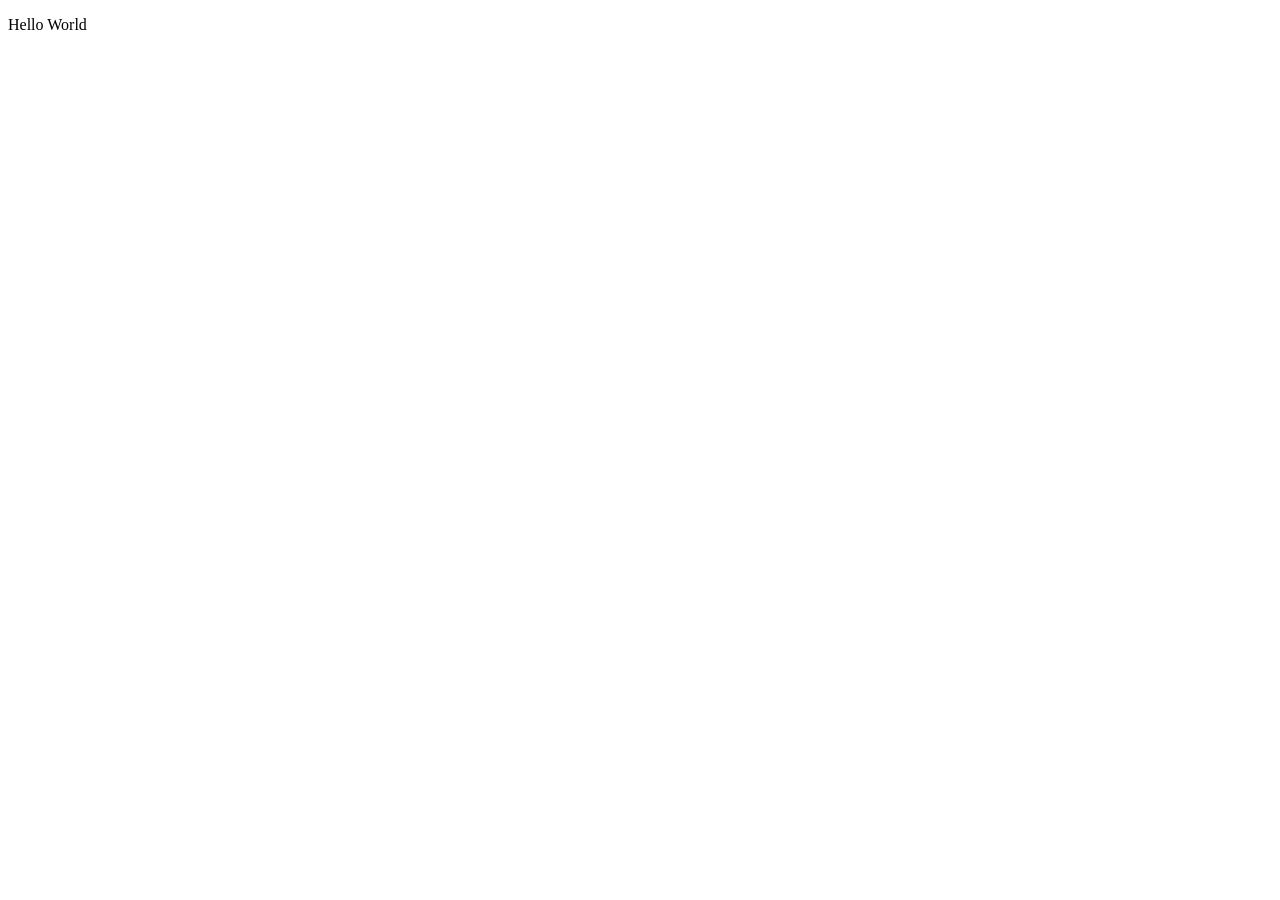
==== index.html @ d040301a "initialising" ====
<!DOCTYPE html>
<html lang="en">
 <head>
  <meta charset="UTF-8">
  <meta name="viewport" content="width=device-width, initial-scale=1.0">
  <title>Document</title>
 </head>
 <body>
  <p>Hello World</p>
 </body>
</html>
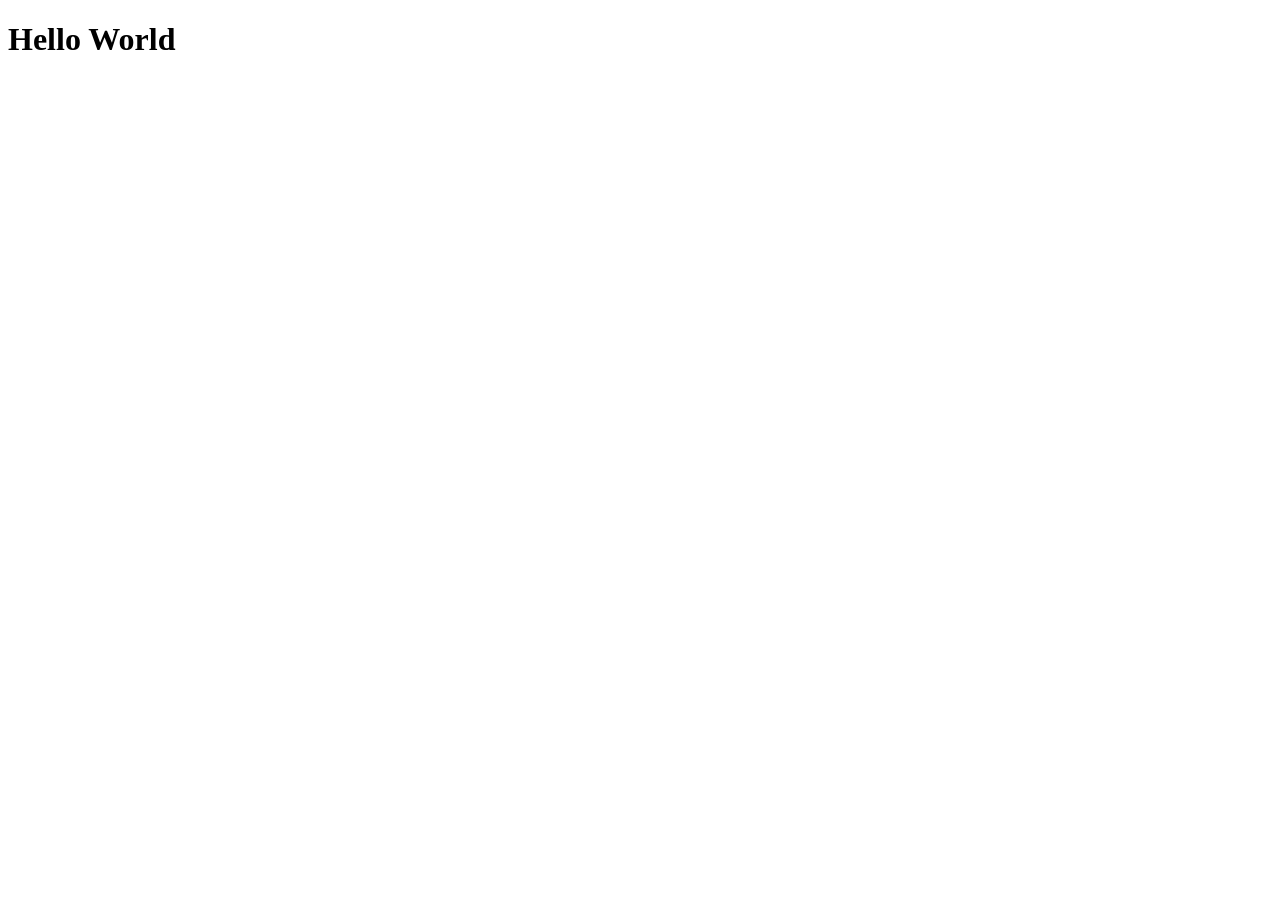
==== commit 25fbca5d: "solution test" ====
--- a/index.html
+++ b/index.html
@@ -6,6 +6,6 @@
   <title>Document</title>
  </head>
  <body>
-  <p>Hello World</p>
+  <h1>Hello World</h1>
  </body>
 </html>
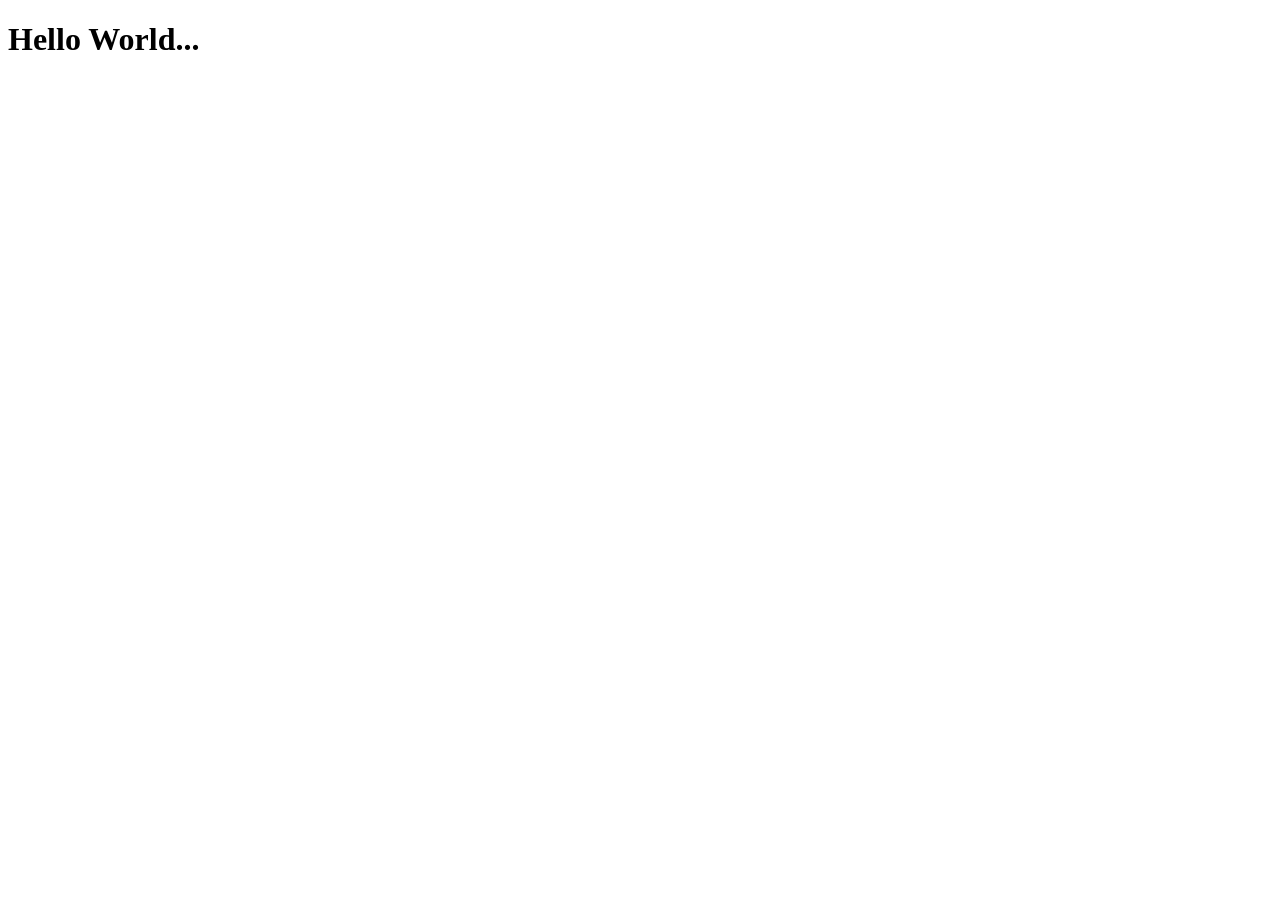
==== commit 66538d92: "test 002" ====
--- a/index.html
+++ b/index.html
@@ -6,6 +6,6 @@
   <title>Document</title>
  </head>
  <body>
-  <h1>Hello World</h1>
+  <h1>Hello World...</h1>
  </body>
 </html>
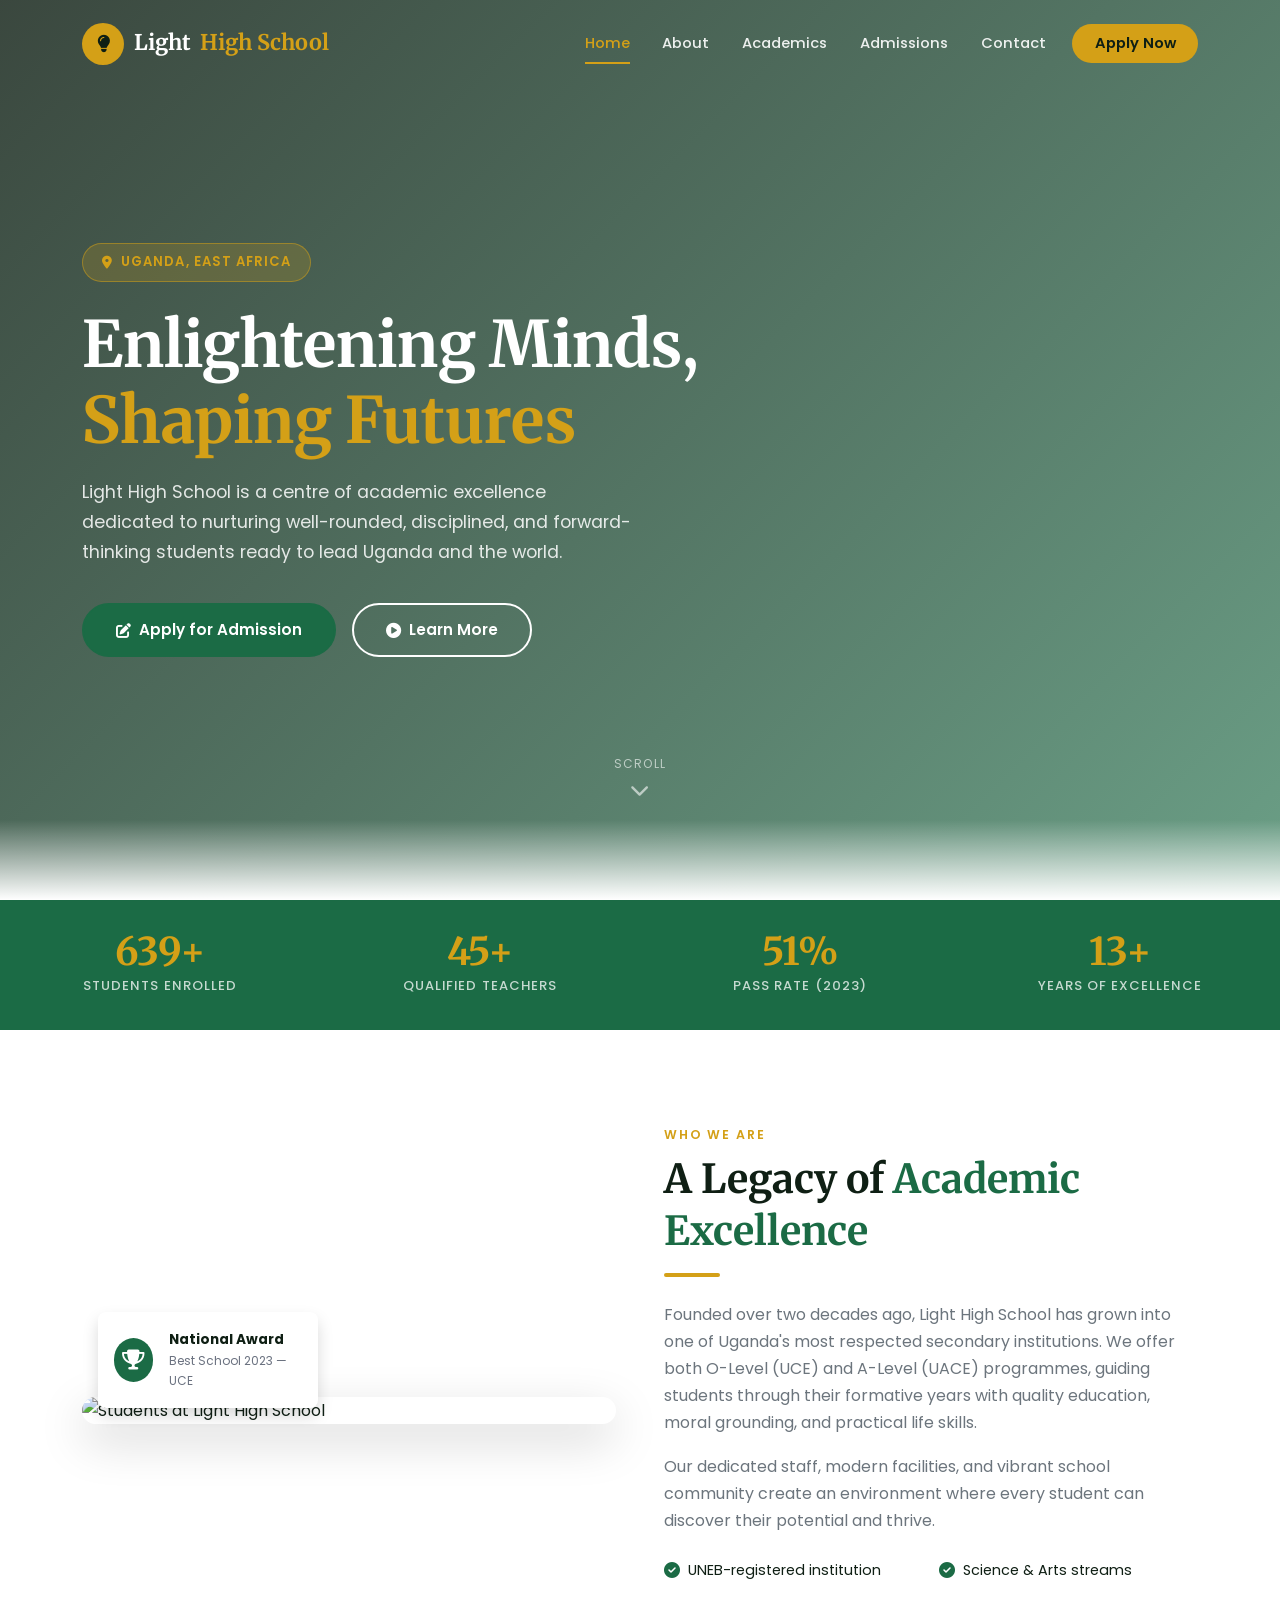
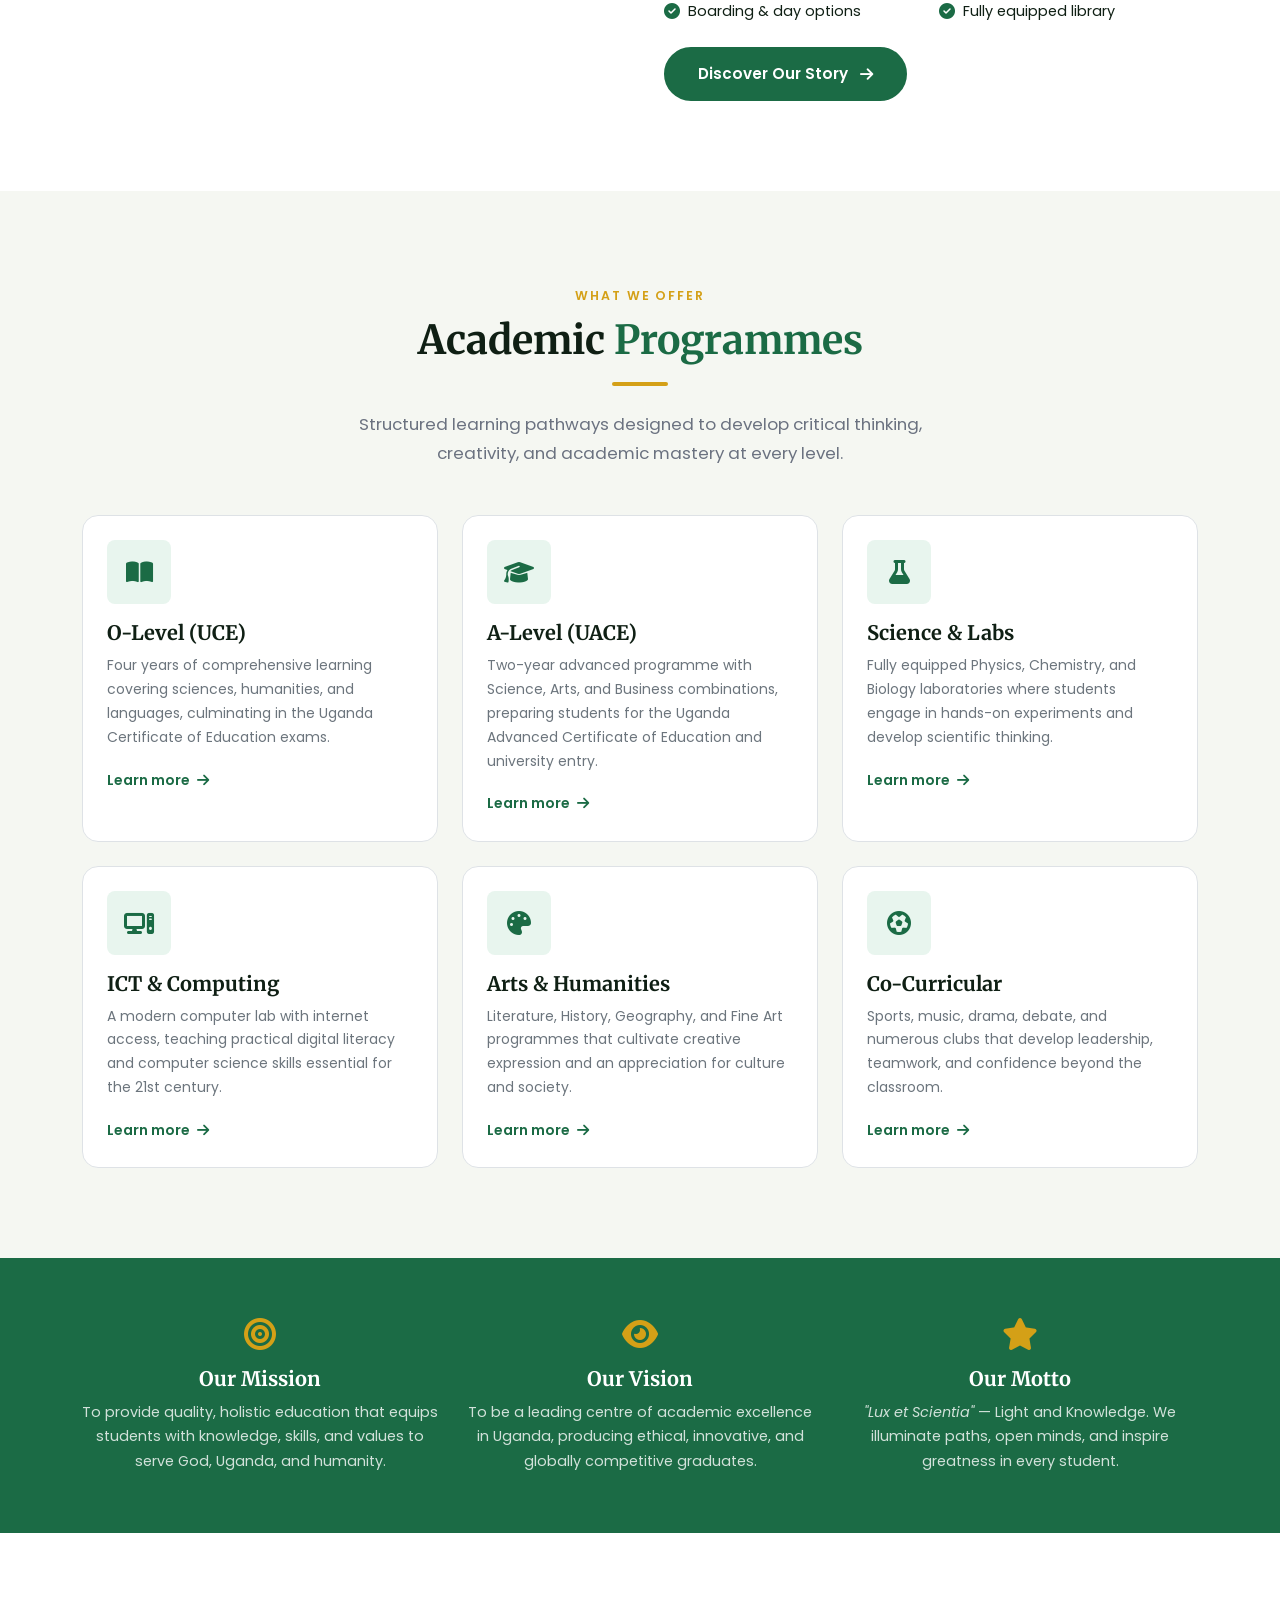
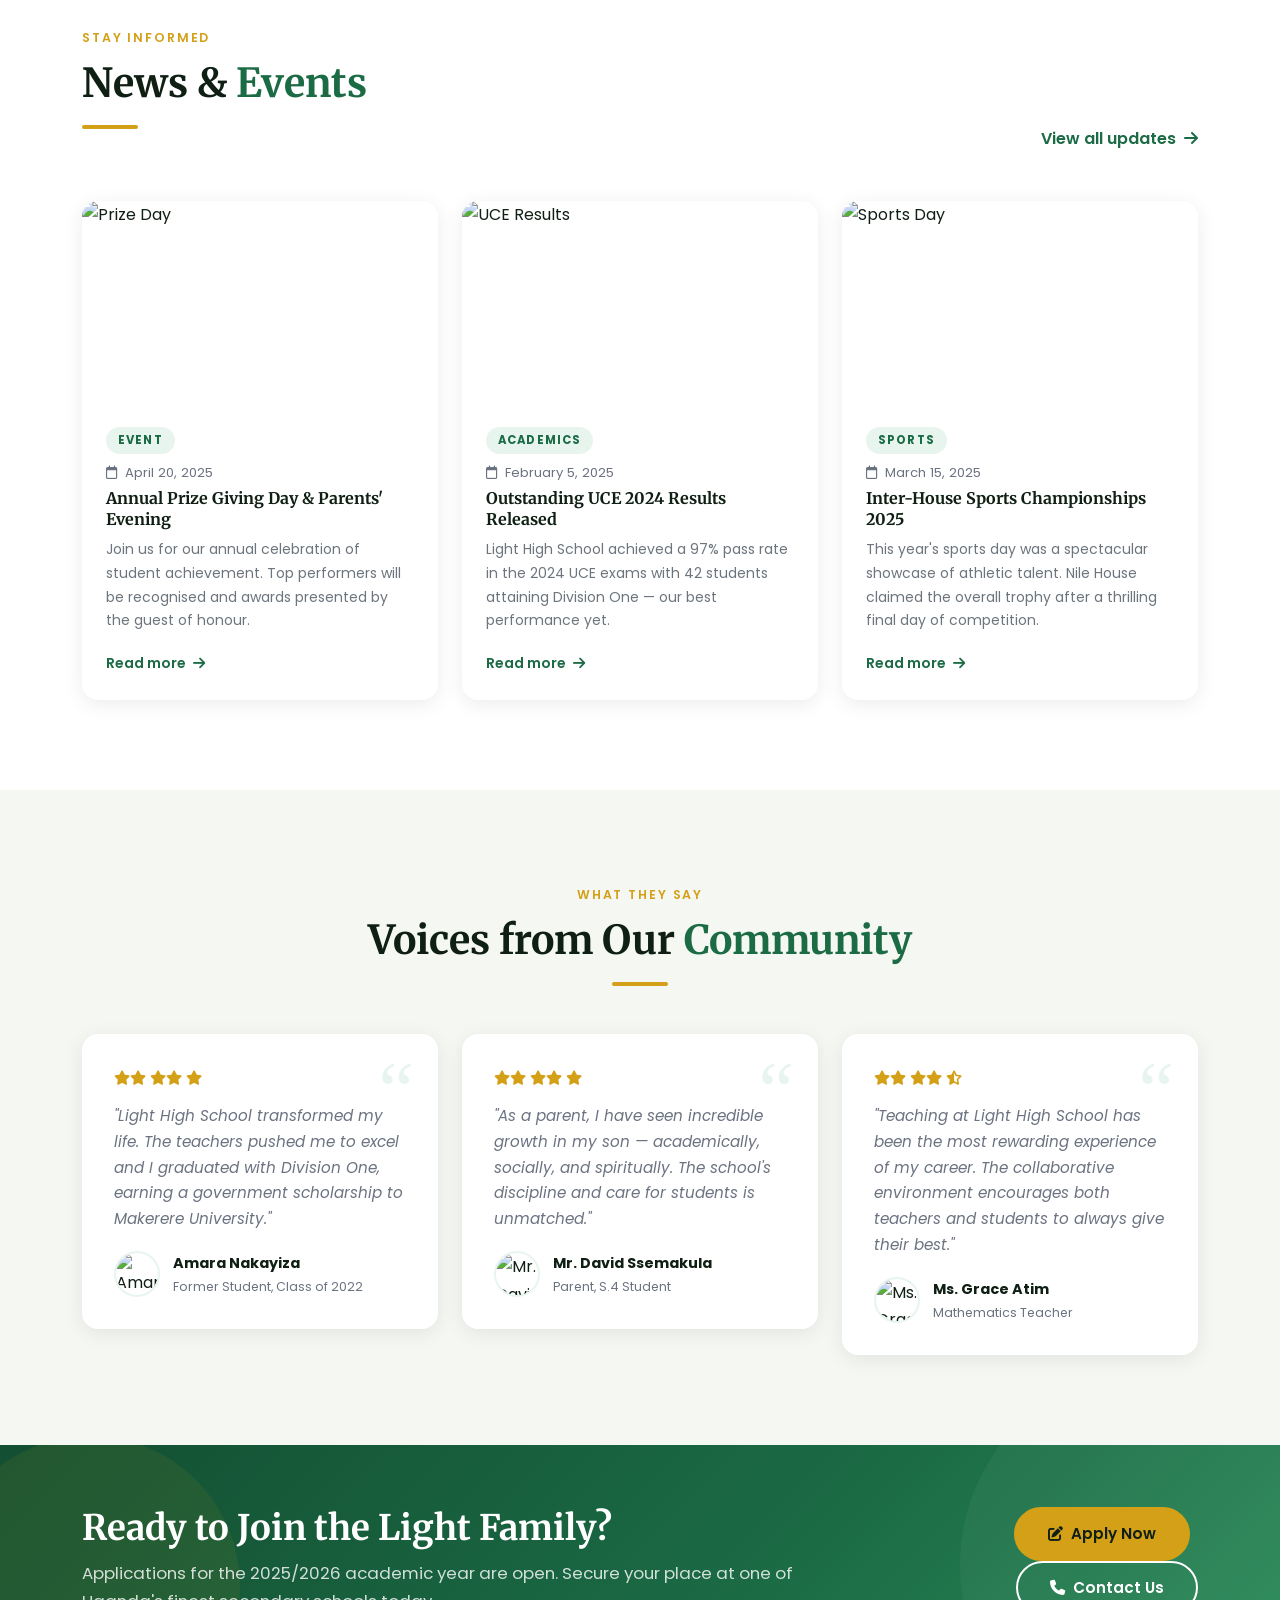
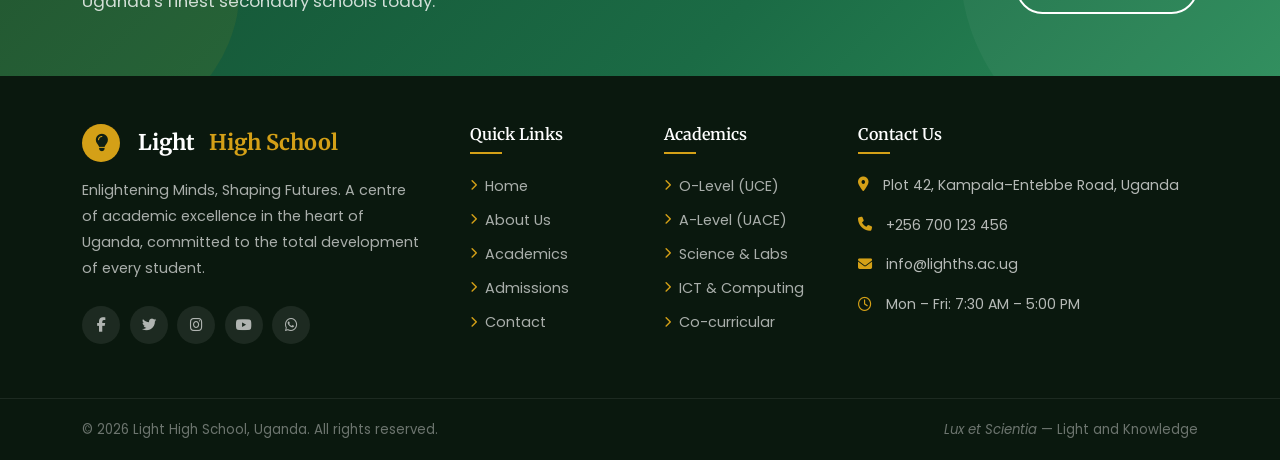
==== commit de882171: "Add custom styles and main JavaScript functionality for Light High School website - Created a new CS" ====
--- a/index.html
+++ b/index.html
@@ -1,11 +1,592 @@
 <!DOCTYPE html>
 <html lang="en">
- <head>
-  <meta charset="UTF-8">
-  <meta name="viewport" content="width=device-width, initial-scale=1.0">
-  <title>Document</title>
- </head>
- <body>
-  <h1>Hello World...</h1>
- </body>
-</html>+<head>
+  <meta charset="UTF-8" />
+  <meta name="viewport" content="width=device-width, initial-scale=1.0" />
+  <meta name="description" content="Light High School Uganda — Enlightening Minds, Shaping Futures. A centre of academic excellence in Uganda offering O-Level and A-Level education." />
+  <title>Light High School | Enlightening Minds, Shaping Futures</title>
+
+  <!-- Favicon placeholder -->
+  <link rel="icon" href="data:image/svg+xml,<svg xmlns='http://www.w3.org/2000/svg' viewBox='0 0 100 100'><text y='.9em' font-size='90'>🏫</text></svg>" />
+
+  <!-- Google Fonts -->
+  <link rel="preconnect" href="https://fonts.googleapis.com" />
+  <link rel="preconnect" href="https://fonts.gstatic.com" crossorigin />
+  <link href="https://fonts.googleapis.com/css2?family=Merriweather:wght@400;700;900&family=Poppins:wght@300;400;500;600;700&display=swap" rel="stylesheet" />
+
+  <!-- Bootstrap 5 -->
+  <link href="https://cdn.jsdelivr.net/npm/bootstrap@5.3.3/dist/css/bootstrap.min.css" rel="stylesheet" />
+
+  <!-- Font Awesome 6 -->
+  <link href="https://cdnjs.cloudflare.com/ajax/libs/font-awesome/6.5.1/css/all.min.css" rel="stylesheet" />
+
+  <!-- AOS — Animate On Scroll -->
+  <link href="https://unpkg.com/aos@2.3.4/dist/aos.css" rel="stylesheet" />
+
+  <!-- Custom CSS -->
+  <link href="css/style.css" rel="stylesheet" />
+</head>
+<body>
+
+  <!-- Preloader -->
+  <div id="preloader">
+    <div class="preloader-logo">
+      <div class="preloader-spinner"></div>
+      <p class="fw-semibold text-primary-custom mb-0">Light High School</p>
+    </div>
+  </div>
+
+  <!-- ===================== NAVBAR ===================== -->
+  <nav id="mainNav" class="navbar navbar-expand-lg fixed-top" style="background: transparent;">
+    <div class="container">
+      <a class="navbar-brand" href="index.html">
+        <div class="brand-icon"><i class="fa-solid fa-lightbulb"></i></div>
+        Light <span>High School</span>
+      </a>
+      <button class="navbar-toggler border-0 p-1" type="button" data-bs-toggle="collapse" data-bs-target="#navbarNav" aria-label="Toggle navigation">
+        <span class="navbar-toggler-icon"></span>
+      </button>
+      <div class="collapse navbar-collapse" id="navbarNav">
+        <ul class="navbar-nav ms-auto align-items-lg-center gap-lg-1">
+          <li class="nav-item"><a class="nav-link" href="index.html">Home</a></li>
+          <li class="nav-item"><a class="nav-link" href="about.html">About</a></li>
+          <li class="nav-item"><a class="nav-link" href="academics.html">Academics</a></li>
+          <li class="nav-item"><a class="nav-link" href="admissions.html">Admissions</a></li>
+          <li class="nav-item"><a class="nav-link" href="contact.html">Contact</a></li>
+          <li class="nav-item ms-lg-2">
+            <a class="nav-link nav-btn" href="admissions.html">Apply Now</a>
+          </li>
+        </ul>
+      </div>
+    </div>
+  </nav>
+
+  <!-- ===================== HERO ===================== -->
+  <section class="hero" id="home">
+    <div class="container position-relative" style="z-index:2;">
+      <div class="row">
+        <div class="col-lg-8 col-xl-7">
+          <div class="hero-badge" data-aos="fade-down" data-aos-duration="600">
+            <i class="fa-solid fa-location-dot"></i> Uganda, East Africa
+          </div>
+          <h1 class="hero-title" data-aos="fade-up" data-aos-duration="700" data-aos-delay="100">
+            Enlightening Minds,<br /><span>Shaping Futures</span>
+          </h1>
+          <p class="hero-subtitle" data-aos="fade-up" data-aos-duration="700" data-aos-delay="200">
+            Light High School is a centre of academic excellence dedicated to nurturing
+            well-rounded, disciplined, and forward-thinking students ready to lead Uganda
+            and the world.
+          </p>
+          <div class="hero-actions" data-aos="fade-up" data-aos-duration="700" data-aos-delay="300">
+            <a href="admissions.html" class="btn-primary-custom">
+              <i class="fa-solid fa-pen-to-square"></i> Apply for Admission
+            </a>
+            <a href="about.html" class="btn-outline-custom">
+              <i class="fa-solid fa-circle-play"></i> Learn More
+            </a>
+          </div>
+        </div>
+      </div>
+    </div>
+    <div class="hero-scroll">
+      <span>Scroll</span>
+      <i class="fa-solid fa-chevron-down"></i>
+    </div>
+  </section>
+
+  <!-- ===================== STATS BAR ===================== -->
+  <section class="stats-bar">
+    <div class="container-fluid px-0">
+      <div class="row g-0">
+        <div class="col-6 col-md-3">
+          <div class="stat-item">
+            <div class="stat-number">
+              <span data-counter data-target="1200">0</span>+
+            </div>
+            <div class="stat-label">Students Enrolled</div>
+          </div>
+        </div>
+        <div class="col-6 col-md-3">
+          <div class="stat-item">
+            <div class="stat-number">
+              <span data-counter data-target="85">0</span>+
+            </div>
+            <div class="stat-label">Qualified Teachers</div>
+          </div>
+        </div>
+        <div class="col-6 col-md-3">
+          <div class="stat-item">
+            <div class="stat-number">
+              <span data-counter data-target="97">0</span>%
+            </div>
+            <div class="stat-label">Pass Rate (2023)</div>
+          </div>
+        </div>
+        <div class="col-6 col-md-3">
+          <div class="stat-item">
+            <div class="stat-number">
+              <span data-counter data-target="25">0</span>+
+            </div>
+            <div class="stat-label">Years of Excellence</div>
+          </div>
+        </div>
+      </div>
+    </div>
+  </section>
+
+  <!-- ===================== ABOUT SNIPPET ===================== -->
+  <section class="section-pad bg-white">
+    <div class="container">
+      <div class="row align-items-center g-5">
+        <div class="col-lg-6" data-aos="fade-right">
+          <div class="position-relative">
+            <img
+              src="https://images.unsplash.com/photo-1604872441539-ef1db9b25f92?w=700&q=80"
+              alt="Students at Light High School"
+              class="img-fluid rounded-4 shadow-lg"
+            />
+            <div class="position-absolute bottom-0 start-0 m-3">
+              <div class="bg-white rounded-3 shadow p-3 d-flex align-items-center gap-3" style="max-width:220px;">
+                <div class="bg-primary-custom rounded-circle p-2 text-white">
+                  <i class="fa-solid fa-trophy fa-lg"></i>
+                </div>
+                <div>
+                  <div class="fw-bold" style="font-size:.85rem; color:#0f1f14;">National Award</div>
+                  <div style="font-size:.75rem; color:#6b7280;">Best School 2023 — UCE</div>
+                </div>
+              </div>
+            </div>
+          </div>
+        </div>
+        <div class="col-lg-6" data-aos="fade-left">
+          <span class="section-label">Who We Are</span>
+          <h2 class="section-title">A Legacy of <span>Academic Excellence</span></h2>
+          <div class="divider"></div>
+          <p class="text-secondary mb-3">
+            Founded over two decades ago, Light High School has grown into one of Uganda's most
+            respected secondary institutions. We offer both O-Level (UCE) and A-Level (UACE)
+            programmes, guiding students through their formative years with quality education,
+            moral grounding, and practical life skills.
+          </p>
+          <p class="text-secondary mb-4">
+            Our dedicated staff, modern facilities, and vibrant school community create an
+            environment where every student can discover their potential and thrive.
+          </p>
+          <div class="row g-3 mb-4">
+            <div class="col-6">
+              <div class="d-flex gap-2 align-items-start">
+                <i class="fa-solid fa-circle-check text-primary-custom mt-1"></i>
+                <span style="font-size:.9rem;">UNEB-registered institution</span>
+              </div>
+            </div>
+            <div class="col-6">
+              <div class="d-flex gap-2 align-items-start">
+                <i class="fa-solid fa-circle-check text-primary-custom mt-1"></i>
+                <span style="font-size:.9rem;">Science & Arts streams</span>
+              </div>
+            </div>
+            <div class="col-6">
+              <div class="d-flex gap-2 align-items-start">
+                <i class="fa-solid fa-circle-check text-primary-custom mt-1"></i>
+                <span style="font-size:.9rem;">Boarding & day options</span>
+              </div>
+            </div>
+            <div class="col-6">
+              <div class="d-flex gap-2 align-items-start">
+                <i class="fa-solid fa-circle-check text-primary-custom mt-1"></i>
+                <span style="font-size:.9rem;">Fully equipped library</span>
+              </div>
+            </div>
+          </div>
+          <a href="about.html" class="btn-primary-custom">
+            Discover Our Story <i class="fa-solid fa-arrow-right ms-1"></i>
+          </a>
+        </div>
+      </div>
+    </div>
+  </section>
+
+  <!-- ===================== ACADEMIC HIGHLIGHTS ===================== -->
+  <section class="section-pad bg-light-custom">
+    <div class="container">
+      <div class="text-center mb-5" data-aos="fade-up">
+        <span class="section-label">What We Offer</span>
+        <h2 class="section-title">Academic <span>Programmes</span></h2>
+        <div class="divider divider-center"></div>
+        <p class="section-subtitle mx-auto">
+          Structured learning pathways designed to develop critical thinking,
+          creativity, and academic mastery at every level.
+        </p>
+      </div>
+      <div class="row g-4">
+        <!-- Card 1 -->
+        <div class="col-md-6 col-lg-4" data-aos="fade-up" data-aos-delay="0">
+          <div class="card-hover p-4 h-100">
+            <div class="icon-box mb-3"><i class="fa-solid fa-book-open"></i></div>
+            <h5 class="fw-bold mb-2">O-Level (UCE)</h5>
+            <p class="text-secondary small mb-3">
+              Four years of comprehensive learning covering sciences, humanities, and languages,
+              culminating in the Uganda Certificate of Education exams.
+            </p>
+            <a href="academics.html" class="text-primary-custom fw-semibold small">
+              Learn more <i class="fa-solid fa-arrow-right ms-1"></i>
+            </a>
+          </div>
+        </div>
+        <!-- Card 2 -->
+        <div class="col-md-6 col-lg-4" data-aos="fade-up" data-aos-delay="100">
+          <div class="card-hover p-4 h-100">
+            <div class="icon-box mb-3"><i class="fa-solid fa-graduation-cap"></i></div>
+            <h5 class="fw-bold mb-2">A-Level (UACE)</h5>
+            <p class="text-secondary small mb-3">
+              Two-year advanced programme with Science, Arts, and Business combinations, preparing
+              students for the Uganda Advanced Certificate of Education and university entry.
+            </p>
+            <a href="academics.html" class="text-primary-custom fw-semibold small">
+              Learn more <i class="fa-solid fa-arrow-right ms-1"></i>
+            </a>
+          </div>
+        </div>
+        <!-- Card 3 -->
+        <div class="col-md-6 col-lg-4" data-aos="fade-up" data-aos-delay="200">
+          <div class="card-hover p-4 h-100">
+            <div class="icon-box mb-3"><i class="fa-solid fa-flask"></i></div>
+            <h5 class="fw-bold mb-2">Science & Labs</h5>
+            <p class="text-secondary small mb-3">
+              Fully equipped Physics, Chemistry, and Biology laboratories where students engage
+              in hands-on experiments and develop scientific thinking.
+            </p>
+            <a href="academics.html" class="text-primary-custom fw-semibold small">
+              Learn more <i class="fa-solid fa-arrow-right ms-1"></i>
+            </a>
+          </div>
+        </div>
+        <!-- Card 4 -->
+        <div class="col-md-6 col-lg-4" data-aos="fade-up" data-aos-delay="0">
+          <div class="card-hover p-4 h-100">
+            <div class="icon-box mb-3"><i class="fa-solid fa-computer"></i></div>
+            <h5 class="fw-bold mb-2">ICT & Computing</h5>
+            <p class="text-secondary small mb-3">
+              A modern computer lab with internet access, teaching practical digital literacy
+              and computer science skills essential for the 21st century.
+            </p>
+            <a href="academics.html" class="text-primary-custom fw-semibold small">
+              Learn more <i class="fa-solid fa-arrow-right ms-1"></i>
+            </a>
+          </div>
+        </div>
+        <!-- Card 5 -->
+        <div class="col-md-6 col-lg-4" data-aos="fade-up" data-aos-delay="100">
+          <div class="card-hover p-4 h-100">
+            <div class="icon-box mb-3"><i class="fa-solid fa-palette"></i></div>
+            <h5 class="fw-bold mb-2">Arts & Humanities</h5>
+            <p class="text-secondary small mb-3">
+              Literature, History, Geography, and Fine Art programmes that cultivate
+              creative expression and an appreciation for culture and society.
+            </p>
+            <a href="academics.html" class="text-primary-custom fw-semibold small">
+              Learn more <i class="fa-solid fa-arrow-right ms-1"></i>
+            </a>
+          </div>
+        </div>
+        <!-- Card 6 -->
+        <div class="col-md-6 col-lg-4" data-aos="fade-up" data-aos-delay="200">
+          <div class="card-hover p-4 h-100">
+            <div class="icon-box mb-3"><i class="fa-solid fa-futbol"></i></div>
+            <h5 class="fw-bold mb-2">Co-Curricular</h5>
+            <p class="text-secondary small mb-3">
+              Sports, music, drama, debate, and numerous clubs that develop leadership,
+              teamwork, and confidence beyond the classroom.
+            </p>
+            <a href="academics.html" class="text-primary-custom fw-semibold small">
+              Learn more <i class="fa-solid fa-arrow-right ms-1"></i>
+            </a>
+          </div>
+        </div>
+      </div>
+    </div>
+  </section>
+
+  <!-- ===================== MISSION / VISION STRIP ===================== -->
+  <section class="section-pad-sm" style="background: var(--clr-primary);">
+    <div class="container">
+      <div class="row g-4 text-center text-white">
+        <div class="col-md-4" data-aos="fade-up">
+          <i class="fa-solid fa-bullseye fa-2x mb-3" style="color:var(--clr-gold);"></i>
+          <h5 class="fw-bold mb-2">Our Mission</h5>
+          <p class="mb-0" style="color:rgba(255,255,255,.8); font-size:.9rem;">
+            To provide quality, holistic education that equips students with
+            knowledge, skills, and values to serve God, Uganda, and humanity.
+          </p>
+        </div>
+        <div class="col-md-4" data-aos="fade-up" data-aos-delay="100">
+          <i class="fa-solid fa-eye fa-2x mb-3" style="color:var(--clr-gold);"></i>
+          <h5 class="fw-bold mb-2">Our Vision</h5>
+          <p class="mb-0" style="color:rgba(255,255,255,.8); font-size:.9rem;">
+            To be a leading centre of academic excellence in Uganda, producing
+            ethical, innovative, and globally competitive graduates.
+          </p>
+        </div>
+        <div class="col-md-4" data-aos="fade-up" data-aos-delay="200">
+          <i class="fa-solid fa-star fa-2x mb-3" style="color:var(--clr-gold);"></i>
+          <h5 class="fw-bold mb-2">Our Motto</h5>
+          <p class="mb-0" style="color:rgba(255,255,255,.8); font-size:.9rem;">
+            <em>"Lux et Scientia"</em> — Light and Knowledge. We illuminate paths,
+            open minds, and inspire greatness in every student.
+          </p>
+        </div>
+      </div>
+    </div>
+  </section>
+
+  <!-- ===================== LATEST NEWS ===================== -->
+  <section class="section-pad bg-white">
+    <div class="container">
+      <div class="row align-items-end mb-5">
+        <div class="col-lg-7" data-aos="fade-right">
+          <span class="section-label">Stay Informed</span>
+          <h2 class="section-title">News &amp; <span>Events</span></h2>
+          <div class="divider"></div>
+        </div>
+        <div class="col-lg-5 text-lg-end" data-aos="fade-left">
+          <a href="#" class="text-primary-custom fw-semibold">
+            View all updates <i class="fa-solid fa-arrow-right ms-1"></i>
+          </a>
+        </div>
+      </div>
+      <div class="row g-4">
+        <div class="col-md-6 col-lg-4" data-aos="fade-up">
+          <div class="news-card">
+            <div class="news-img">
+              <img src="https://images.unsplash.com/photo-1540575467063-178a50c2df87?w=500&q=70" alt="Prize Day" />
+            </div>
+            <div class="p-4">
+              <span class="news-tag">Event</span>
+              <p class="news-date mt-2 mb-1"><i class="fa-regular fa-calendar me-1"></i> April 20, 2025</p>
+              <h6 class="fw-bold mb-2">Annual Prize Giving Day &amp; Parents' Evening</h6>
+              <p class="small text-secondary mb-3">
+                Join us for our annual celebration of student achievement. Top performers will be
+                recognised and awards presented by the guest of honour.
+              </p>
+              <a href="#" class="text-primary-custom fw-semibold small">Read more <i class="fa-solid fa-arrow-right ms-1"></i></a>
+            </div>
+          </div>
+        </div>
+        <div class="col-md-6 col-lg-4" data-aos="fade-up" data-aos-delay="100">
+          <div class="news-card">
+            <div class="news-img">
+              <img src="https://images.unsplash.com/photo-1588072432836-e10032774350?w=500&q=70" alt="UCE Results" />
+            </div>
+            <div class="p-4">
+              <span class="news-tag">Academics</span>
+              <p class="news-date mt-2 mb-1"><i class="fa-regular fa-calendar me-1"></i> February 5, 2025</p>
+              <h6 class="fw-bold mb-2">Outstanding UCE 2024 Results Released</h6>
+              <p class="small text-secondary mb-3">
+                Light High School achieved a 97% pass rate in the 2024 UCE exams with 42 students
+                attaining Division One — our best performance yet.
+              </p>
+              <a href="#" class="text-primary-custom fw-semibold small">Read more <i class="fa-solid fa-arrow-right ms-1"></i></a>
+            </div>
+          </div>
+        </div>
+        <div class="col-md-6 col-lg-4" data-aos="fade-up" data-aos-delay="200">
+          <div class="news-card">
+            <div class="news-img">
+              <img src="https://images.unsplash.com/photo-1571260899304-425eee4c7efc?w=500&q=70" alt="Sports Day" />
+            </div>
+            <div class="p-4">
+              <span class="news-tag">Sports</span>
+              <p class="news-date mt-2 mb-1"><i class="fa-regular fa-calendar me-1"></i> March 15, 2025</p>
+              <h6 class="fw-bold mb-2">Inter-House Sports Championships 2025</h6>
+              <p class="small text-secondary mb-3">
+                This year's sports day was a spectacular showcase of athletic talent. Nile House
+                claimed the overall trophy after a thrilling final day of competition.
+              </p>
+              <a href="#" class="text-primary-custom fw-semibold small">Read more <i class="fa-solid fa-arrow-right ms-1"></i></a>
+            </div>
+          </div>
+        </div>
+      </div>
+    </div>
+  </section>
+
+  <!-- ===================== TESTIMONIALS ===================== -->
+  <section class="section-pad bg-light-custom">
+    <div class="container">
+      <div class="text-center mb-5" data-aos="fade-up">
+        <span class="section-label">What They Say</span>
+        <h2 class="section-title">Voices from Our <span>Community</span></h2>
+        <div class="divider divider-center"></div>
+      </div>
+      <div class="row g-4">
+        <div class="col-md-6 col-lg-4" data-aos="fade-up">
+          <div class="testimonial-card">
+            <div class="stars">
+              <i class="fa-solid fa-star"></i><i class="fa-solid fa-star"></i>
+              <i class="fa-solid fa-star"></i><i class="fa-solid fa-star"></i>
+              <i class="fa-solid fa-star"></i>
+            </div>
+            <p>"Light High School transformed my life. The teachers pushed me to excel and I
+            graduated with Division One, earning a government scholarship to Makerere University."</p>
+            <div class="author">
+              <img src="https://i.pravatar.cc/80?img=12" alt="Amara Nakayiza" class="author-avatar" />
+              <div>
+                <div class="author-name">Amara Nakayiza</div>
+                <div class="author-role">Former Student, Class of 2022</div>
+              </div>
+            </div>
+          </div>
+        </div>
+        <div class="col-md-6 col-lg-4" data-aos="fade-up" data-aos-delay="100">
+          <div class="testimonial-card">
+            <div class="stars">
+              <i class="fa-solid fa-star"></i><i class="fa-solid fa-star"></i>
+              <i class="fa-solid fa-star"></i><i class="fa-solid fa-star"></i>
+              <i class="fa-solid fa-star"></i>
+            </div>
+            <p>"As a parent, I have seen incredible growth in my son — academically, socially,
+            and spiritually. The school's discipline and care for students is unmatched."</p>
+            <div class="author">
+              <img src="https://i.pravatar.cc/80?img=33" alt="Mr. David Ssemakula" class="author-avatar" />
+              <div>
+                <div class="author-name">Mr. David Ssemakula</div>
+                <div class="author-role">Parent, S.4 Student</div>
+              </div>
+            </div>
+          </div>
+        </div>
+        <div class="col-md-6 col-lg-4" data-aos="fade-up" data-aos-delay="200">
+          <div class="testimonial-card">
+            <div class="stars">
+              <i class="fa-solid fa-star"></i><i class="fa-solid fa-star"></i>
+              <i class="fa-solid fa-star"></i><i class="fa-solid fa-star"></i>
+              <i class="fa-solid fa-star-half-stroke"></i>
+            </div>
+            <p>"Teaching at Light High School has been the most rewarding experience of my career.
+            The collaborative environment encourages both teachers and students to always give their best."</p>
+            <div class="author">
+              <img src="https://i.pravatar.cc/80?img=47" alt="Ms. Grace Atim" class="author-avatar" />
+              <div>
+                <div class="author-name">Ms. Grace Atim</div>
+                <div class="author-role">Mathematics Teacher</div>
+              </div>
+            </div>
+          </div>
+        </div>
+      </div>
+    </div>
+  </section>
+
+  <!-- ===================== CTA BANNER ===================== -->
+  <section class="cta-banner section-pad-sm">
+    <div class="container position-relative" style="z-index:1;">
+      <div class="row align-items-center g-4">
+        <div class="col-lg-8" data-aos="fade-right">
+          <h2 class="text-white fw-bold mb-2" style="font-family:var(--ff-heading); font-size:clamp(1.6rem,3.5vw,2.2rem);">
+            Ready to Join the Light Family?
+          </h2>
+          <p style="color:rgba(255,255,255,.8); font-size:1.05rem; margin:0;">
+            Applications for the 2025/2026 academic year are open. Secure your place at
+            one of Uganda's finest secondary schools today.
+          </p>
+        </div>
+        <div class="col-lg-4 text-lg-end" data-aos="fade-left">
+          <a href="admissions.html" class="btn-gold me-2">
+            <i class="fa-solid fa-pen-to-square"></i> Apply Now
+          </a>
+          <a href="contact.html" class="btn-outline-custom mt-2 mt-sm-0">
+            <i class="fa-solid fa-phone"></i> Contact Us
+          </a>
+        </div>
+      </div>
+    </div>
+  </section>
+
+  <!-- ===================== FOOTER ===================== -->
+  <footer class="footer pt-5 pb-0">
+    <div class="container">
+      <div class="row g-5 pb-5">
+        <!-- Brand -->
+        <div class="col-lg-4">
+          <a href="index.html" class="navbar-brand mb-3 d-inline-flex text-white text-decoration-none" style="font-family:var(--ff-heading);">
+            <div class="brand-icon me-2" style="background:var(--clr-gold); color:#0f1f14; width:38px; height:38px; border-radius:50%; display:flex; align-items:center; justify-content:center;">
+              <i class="fa-solid fa-lightbulb"></i>
+            </div>
+            Light <span style="color:var(--clr-gold); margin-left:.3rem;">High School</span>
+          </a>
+          <p style="font-size:.9rem; color:rgba(255,255,255,.65); line-height:1.8;" class="mb-4">
+            Enlightening Minds, Shaping Futures. A centre of academic excellence
+            in the heart of Uganda, committed to the total development of every student.
+          </p>
+          <div class="social-links">
+            <a href="#" class="social-link" aria-label="Facebook"><i class="fab fa-facebook-f"></i></a>
+            <a href="#" class="social-link" aria-label="Twitter"><i class="fab fa-twitter"></i></a>
+            <a href="#" class="social-link" aria-label="Instagram"><i class="fab fa-instagram"></i></a>
+            <a href="#" class="social-link" aria-label="YouTube"><i class="fab fa-youtube"></i></a>
+            <a href="#" class="social-link" aria-label="WhatsApp"><i class="fab fa-whatsapp"></i></a>
+          </div>
+        </div>
+        <!-- Quick Links -->
+        <div class="col-6 col-lg-2">
+          <h5>Quick Links</h5>
+          <ul class="footer-links">
+            <li><a href="index.html"><i class="fa-solid fa-chevron-right"></i>Home</a></li>
+            <li><a href="about.html"><i class="fa-solid fa-chevron-right"></i>About Us</a></li>
+            <li><a href="academics.html"><i class="fa-solid fa-chevron-right"></i>Academics</a></li>
+            <li><a href="admissions.html"><i class="fa-solid fa-chevron-right"></i>Admissions</a></li>
+            <li><a href="contact.html"><i class="fa-solid fa-chevron-right"></i>Contact</a></li>
+          </ul>
+        </div>
+        <!-- Academics -->
+        <div class="col-6 col-lg-2">
+          <h5>Academics</h5>
+          <ul class="footer-links">
+            <li><a href="academics.html"><i class="fa-solid fa-chevron-right"></i>O-Level (UCE)</a></li>
+            <li><a href="academics.html"><i class="fa-solid fa-chevron-right"></i>A-Level (UACE)</a></li>
+            <li><a href="academics.html"><i class="fa-solid fa-chevron-right"></i>Science &amp; Labs</a></li>
+            <li><a href="academics.html"><i class="fa-solid fa-chevron-right"></i>ICT &amp; Computing</a></li>
+            <li><a href="academics.html"><i class="fa-solid fa-chevron-right"></i>Co-curricular</a></li>
+          </ul>
+        </div>
+        <!-- Contact -->
+        <div class="col-lg-4">
+          <h5>Contact Us</h5>
+          <div class="footer-contact-item">
+            <i class="fa-solid fa-location-dot"></i>
+            <span>Plot 42, Kampala–Entebbe Road, Uganda</span>
+          </div>
+          <div class="footer-contact-item">
+            <i class="fa-solid fa-phone"></i>
+            <span>+256 700 123 456</span>
+          </div>
+          <div class="footer-contact-item">
+            <i class="fa-solid fa-envelope"></i>
+            <span>info@lighths.ac.ug</span>
+          </div>
+          <div class="footer-contact-item">
+            <i class="fa-regular fa-clock"></i>
+            <span>Mon – Fri: 7:30 AM – 5:00 PM</span>
+          </div>
+        </div>
+      </div>
+    </div>
+    <div class="footer-bottom">
+      <div class="container d-flex flex-column flex-md-row align-items-center justify-content-between gap-2">
+        <p class="mb-0">&copy; <span class="current-year"></span> Light High School, Uganda. All rights reserved.</p>
+        <p class="mb-0"><em>Lux et Scientia</em> — Light and Knowledge</p>
+      </div>
+    </div>
+  </footer>
+
+  <!-- Back to Top -->
+  <button id="backToTop" aria-label="Back to top"><i class="fa-solid fa-chevron-up"></i></button>
+
+  <!-- Bootstrap JS -->
+  <script src="https://cdn.jsdelivr.net/npm/bootstrap@5.3.3/dist/js/bootstrap.bundle.min.js"></script>
+  <!-- AOS -->
+  <script src="https://unpkg.com/aos@2.3.4/dist/aos.js"></script>
+  <script>AOS.init({ once: true, duration: 700, offset: 60 });</script>
+  <!-- Custom JS -->
+  <script src="js/main.js"></script>
+</body>
+</html>
--- a/css/style.css
+++ b/css/style.css
@@ -0,0 +1,799 @@
+/* ============================================================
+   LIGHT HIGH SCHOOL — Custom Stylesheet
+   ============================================================ */
+
+/* ---------- CSS Variables ---------- */
+:root {
+  --clr-primary:    #1b6b45;
+  --clr-primary-dk: #134f32;
+  --clr-primary-lt: #e8f5ee;
+  --clr-gold:       #d4a017;
+  --clr-gold-lt:    #fdf4dc;
+  --clr-dark:       #0f1f14;
+  --clr-gray:       #6b7280;
+  --clr-light:      #f5f7f2;
+  --clr-white:      #ffffff;
+  --clr-border:     #dee2e6;
+
+  --ff-heading: 'Merriweather', serif;
+  --ff-body:    'Poppins', sans-serif;
+
+  --radius:    0.5rem;
+  --radius-lg: 1rem;
+  --shadow:    0 4px 20px rgba(0,0,0,.08);
+  --shadow-md: 0 8px 32px rgba(0,0,0,.12);
+  --transition: all .3s ease;
+}
+
+/* ---------- Base ---------- */
+*, *::before, *::after { box-sizing: border-box; margin: 0; padding: 0; }
+
+html { scroll-behavior: smooth; }
+
+body {
+  font-family: var(--ff-body);
+  font-size: 16px;
+  color: var(--clr-dark);
+  background: var(--clr-white);
+  line-height: 1.7;
+  overflow-x: hidden;
+}
+
+h1, h2, h3, h4, h5, h6 {
+  font-family: var(--ff-heading);
+  font-weight: 700;
+  line-height: 1.3;
+}
+
+a { text-decoration: none; transition: var(--transition); }
+img { max-width: 100%; display: block; }
+
+/* ---------- Utility Classes ---------- */
+.text-primary-custom { color: var(--clr-primary) !important; }
+.text-gold           { color: var(--clr-gold) !important; }
+.bg-primary-custom   { background-color: var(--clr-primary) !important; }
+.bg-light-custom     { background-color: var(--clr-light) !important; }
+.bg-gold             { background-color: var(--clr-gold) !important; }
+
+.section-pad { padding: 90px 0; }
+.section-pad-sm { padding: 60px 0; }
+
+.section-label {
+  display: inline-block;
+  font-size: .78rem;
+  font-weight: 600;
+  letter-spacing: .15em;
+  text-transform: uppercase;
+  color: var(--clr-gold);
+  margin-bottom: .5rem;
+}
+
+.section-title {
+  font-size: clamp(1.8rem, 4vw, 2.5rem);
+  color: var(--clr-dark);
+  margin-bottom: 1rem;
+}
+
+.section-title span { color: var(--clr-primary); }
+
+.section-subtitle {
+  color: var(--clr-gray);
+  font-size: 1.05rem;
+  max-width: 620px;
+}
+
+.divider {
+  width: 56px;
+  height: 4px;
+  background: var(--clr-gold);
+  border-radius: 2px;
+  margin: 1rem 0 1.5rem;
+}
+
+.divider-center { margin-left: auto; margin-right: auto; }
+
+/* ---------- Buttons ---------- */
+.btn-primary-custom {
+  background: var(--clr-primary);
+  color: var(--clr-white);
+  border: 2px solid var(--clr-primary);
+  padding: .75rem 2rem;
+  border-radius: 50px;
+  font-weight: 600;
+  font-size: .95rem;
+  display: inline-flex;
+  align-items: center;
+  gap: .5rem;
+  transition: var(--transition);
+}
+.btn-primary-custom:hover {
+  background: var(--clr-primary-dk);
+  border-color: var(--clr-primary-dk);
+  color: var(--clr-white);
+  transform: translateY(-2px);
+  box-shadow: 0 6px 20px rgba(27,107,69,.35);
+}
+
+.btn-outline-custom {
+  background: transparent;
+  color: var(--clr-white);
+  border: 2px solid var(--clr-white);
+  padding: .75rem 2rem;
+  border-radius: 50px;
+  font-weight: 600;
+  font-size: .95rem;
+  display: inline-flex;
+  align-items: center;
+  gap: .5rem;
+  transition: var(--transition);
+}
+.btn-outline-custom:hover {
+  background: var(--clr-white);
+  color: var(--clr-primary);
+  transform: translateY(-2px);
+}
+
+.btn-gold {
+  background: var(--clr-gold);
+  color: var(--clr-dark);
+  border: 2px solid var(--clr-gold);
+  padding: .75rem 2rem;
+  border-radius: 50px;
+  font-weight: 600;
+  font-size: .95rem;
+  display: inline-flex;
+  align-items: center;
+  gap: .5rem;
+  transition: var(--transition);
+}
+.btn-gold:hover {
+  background: #b8880f;
+  border-color: #b8880f;
+  color: var(--clr-white);
+  transform: translateY(-2px);
+  box-shadow: 0 6px 20px rgba(212,160,23,.35);
+}
+
+/* ---------- Navbar ---------- */
+#mainNav {
+  transition: background .4s ease, box-shadow .4s ease, padding .3s ease;
+  padding: 1.1rem 0;
+  z-index: 1050;
+}
+
+#mainNav.scrolled {
+  background: var(--clr-white) !important;
+  box-shadow: 0 2px 20px rgba(0,0,0,.1);
+  padding: .6rem 0;
+}
+
+#mainNav.scrolled .nav-link { color: var(--clr-dark) !important; }
+#mainNav.scrolled .navbar-brand { color: var(--clr-primary) !important; }
+#mainNav.scrolled .navbar-brand span { color: var(--clr-gold) !important; }
+#mainNav.scrolled .nav-btn { background: var(--clr-primary) !important; color: var(--clr-white) !important; }
+
+.navbar-brand {
+  font-family: var(--ff-heading);
+  font-size: 1.35rem;
+  font-weight: 700;
+  color: var(--clr-white) !important;
+  display: flex;
+  align-items: center;
+  gap: .6rem;
+}
+.navbar-brand span { color: var(--clr-gold); }
+.navbar-brand .brand-icon {
+  width: 42px;
+  height: 42px;
+  background: var(--clr-gold);
+  border-radius: 50%;
+  display: flex;
+  align-items: center;
+  justify-content: center;
+  font-size: 1.1rem;
+  color: var(--clr-dark);
+  flex-shrink: 0;
+}
+
+.nav-link {
+  font-weight: 500;
+  font-size: .92rem;
+  color: rgba(255,255,255,.9) !important;
+  padding: .4rem .9rem !important;
+  position: relative;
+  transition: var(--transition);
+}
+.nav-link::after {
+  content: '';
+  position: absolute;
+  bottom: -2px;
+  left: .9rem;
+  right: .9rem;
+  height: 2px;
+  background: var(--clr-gold);
+  transform: scaleX(0);
+  transition: transform .3s ease;
+}
+.nav-link:hover::after,
+.nav-link.active::after { transform: scaleX(1); }
+.nav-link:hover, .nav-link.active { color: var(--clr-gold) !important; }
+
+.nav-btn {
+  background: var(--clr-gold);
+  color: var(--clr-dark) !important;
+  border-radius: 50px;
+  padding: .45rem 1.4rem !important;
+  font-weight: 600;
+  transition: var(--transition);
+}
+.nav-btn:hover { background: #b8880f !important; color: var(--clr-white) !important; transform: translateY(-1px); }
+.nav-btn::after { display: none !important; }
+
+/* Solid navbar (non-transparent pages) */
+.navbar-solid {
+  background: var(--clr-primary) !important;
+  box-shadow: 0 2px 20px rgba(0,0,0,.15);
+  padding: .6rem 0 !important;
+}
+.navbar-solid .nav-link { color: rgba(255,255,255,.85) !important; }
+
+/* ---------- Hero ---------- */
+.hero {
+  min-height: 100vh;
+  background: linear-gradient(135deg, rgba(15,31,20,.82) 0%, rgba(27,107,69,.65) 100%),
+              url('https://images.unsplash.com/photo-1580582932707-520aed937b7b?w=1600&q=80') center/cover no-repeat;
+  display: flex;
+  align-items: center;
+  position: relative;
+  overflow: hidden;
+}
+
+.hero::after {
+  content: '';
+  position: absolute;
+  bottom: 0; left: 0; right: 0;
+  height: 80px;
+  background: linear-gradient(to bottom, transparent, var(--clr-white));
+}
+
+.hero-badge {
+  display: inline-flex;
+  align-items: center;
+  gap: .5rem;
+  background: rgba(212,160,23,.2);
+  border: 1px solid rgba(212,160,23,.5);
+  color: var(--clr-gold);
+  padding: .45rem 1.2rem;
+  border-radius: 50px;
+  font-size: .82rem;
+  font-weight: 600;
+  letter-spacing: .08em;
+  text-transform: uppercase;
+  margin-bottom: 1.5rem;
+}
+
+.hero-title {
+  font-size: clamp(2.4rem, 6vw, 4rem);
+  color: var(--clr-white);
+  margin-bottom: 1.2rem;
+  line-height: 1.2;
+}
+.hero-title span { color: var(--clr-gold); }
+
+.hero-subtitle {
+  font-size: 1.1rem;
+  color: rgba(255,255,255,.85);
+  max-width: 560px;
+  margin-bottom: 2.2rem;
+}
+
+.hero-actions { display: flex; gap: 1rem; flex-wrap: wrap; }
+
+.hero-scroll {
+  position: absolute;
+  bottom: 100px;
+  left: 50%;
+  transform: translateX(-50%);
+  display: flex;
+  flex-direction: column;
+  align-items: center;
+  gap: .4rem;
+  color: rgba(255,255,255,.6);
+  font-size: .75rem;
+  letter-spacing: .1em;
+  text-transform: uppercase;
+  z-index: 2;
+  animation: bounce 2s infinite;
+}
+.hero-scroll i { font-size: 1.2rem; }
+
+@keyframes bounce {
+  0%, 100% { transform: translateX(-50%) translateY(0); }
+  50%       { transform: translateX(-50%) translateY(8px); }
+}
+
+/* ---------- Stats Bar ---------- */
+.stats-bar {
+  background: var(--clr-primary);
+  padding: 0;
+}
+
+.stat-item {
+  padding: 2rem 1.5rem;
+  text-align: center;
+  position: relative;
+  transition: var(--transition);
+}
+
+.stat-item:not(:last-child)::after {
+  content: '';
+  position: absolute;
+  right: 0; top: 25%; bottom: 25%;
+  width: 1px;
+  background: rgba(255,255,255,.2);
+}
+
+.stat-number {
+  font-family: var(--ff-heading);
+  font-size: 2.4rem;
+  font-weight: 700;
+  color: var(--clr-gold);
+  line-height: 1;
+}
+
+.stat-label {
+  font-size: .82rem;
+  color: rgba(255,255,255,.75);
+  font-weight: 500;
+  margin-top: .3rem;
+  text-transform: uppercase;
+  letter-spacing: .08em;
+}
+
+/* ---------- Cards ---------- */
+.card-hover {
+  border: 1px solid var(--clr-border);
+  border-radius: var(--radius-lg);
+  overflow: hidden;
+  transition: var(--transition);
+  background: var(--clr-white);
+}
+.card-hover:hover {
+  transform: translateY(-6px);
+  box-shadow: var(--shadow-md);
+  border-color: transparent;
+}
+
+.icon-box {
+  width: 64px;
+  height: 64px;
+  border-radius: var(--radius);
+  display: flex;
+  align-items: center;
+  justify-content: center;
+  font-size: 1.5rem;
+  background: var(--clr-primary-lt);
+  color: var(--clr-primary);
+  transition: var(--transition);
+}
+.card-hover:hover .icon-box {
+  background: var(--clr-primary);
+  color: var(--clr-white);
+}
+
+/* ---------- Page Hero (inner pages) ---------- */
+.page-hero {
+  background: linear-gradient(135deg, var(--clr-primary-dk) 0%, var(--clr-primary) 100%);
+  padding: 120px 0 70px;
+  position: relative;
+  overflow: hidden;
+}
+
+.page-hero::before {
+  content: '';
+  position: absolute;
+  inset: 0;
+  background: url("data:image/svg+xml,%3Csvg width='60' height='60' viewBox='0 0 60 60' xmlns='http://www.w3.org/2000/svg'%3E%3Cg fill='none' fill-rule='evenodd'%3E%3Cg fill='%23ffffff' fill-opacity='0.04'%3E%3Cpath d='M36 34v-4h-2v4h-4v2h4v4h2v-4h4v-2h-4zm0-30V0h-2v4h-4v2h4v4h2V6h4V4h-4zM6 34v-4H4v4H0v2h4v4h2v-4h4v-2H6zM6 4V0H4v4H0v2h4v4h2V6h4V4H6z'/%3E%3C/g%3E%3C/g%3E%3C/svg%3E");
+}
+
+.page-hero .breadcrumb-item { font-size: .85rem; }
+.page-hero .breadcrumb-item a { color: rgba(255,255,255,.7); }
+.page-hero .breadcrumb-item a:hover { color: var(--clr-gold); }
+.page-hero .breadcrumb-item.active { color: var(--clr-gold); }
+.page-hero .breadcrumb-divider { color: rgba(255,255,255,.4); }
+
+/* ---------- News Card ---------- */
+.news-card {
+  border-radius: var(--radius-lg);
+  overflow: hidden;
+  background: var(--clr-white);
+  box-shadow: var(--shadow);
+  transition: var(--transition);
+}
+.news-card:hover { transform: translateY(-5px); box-shadow: var(--shadow-md); }
+
+.news-card .news-img {
+  height: 200px;
+  overflow: hidden;
+}
+.news-card .news-img img {
+  width: 100%; height: 100%;
+  object-fit: cover;
+  transition: transform .4s ease;
+}
+.news-card:hover .news-img img { transform: scale(1.06); }
+
+.news-tag {
+  font-size: .72rem;
+  font-weight: 700;
+  text-transform: uppercase;
+  letter-spacing: .1em;
+  background: var(--clr-primary-lt);
+  color: var(--clr-primary);
+  padding: .25rem .75rem;
+  border-radius: 50px;
+  display: inline-block;
+}
+
+.news-date { font-size: .82rem; color: var(--clr-gray); }
+
+/* ---------- Subject / Program Cards ---------- */
+.program-card {
+  background: var(--clr-white);
+  border-radius: var(--radius-lg);
+  padding: 2rem;
+  border-left: 4px solid var(--clr-primary);
+  box-shadow: var(--shadow);
+  transition: var(--transition);
+}
+.program-card:hover { transform: translateY(-4px); box-shadow: var(--shadow-md); border-left-color: var(--clr-gold); }
+
+.program-card h5 { color: var(--clr-primary); margin-bottom: .4rem; }
+.program-card p { color: var(--clr-gray); font-size: .9rem; margin: 0; }
+
+/* ---------- Steps / Process ---------- */
+.step-item {
+  display: flex;
+  gap: 1.5rem;
+  align-items: flex-start;
+  position: relative;
+}
+
+.step-number {
+  width: 52px;
+  height: 52px;
+  border-radius: 50%;
+  background: var(--clr-primary);
+  color: var(--clr-white);
+  font-weight: 700;
+  font-size: 1.1rem;
+  display: flex;
+  align-items: center;
+  justify-content: center;
+  flex-shrink: 0;
+  position: relative;
+  z-index: 1;
+}
+
+.step-connector {
+  position: absolute;
+  left: 26px;
+  top: 52px;
+  bottom: -24px;
+  width: 2px;
+  background: var(--clr-border);
+  z-index: 0;
+}
+
+/* ---------- FAQ Accordion ---------- */
+.accordion-item { border: 1px solid var(--clr-border); border-radius: var(--radius) !important; margin-bottom: .75rem; overflow: hidden; }
+.accordion-button {
+  font-weight: 600;
+  color: var(--clr-dark);
+  background: var(--clr-white);
+  font-size: .95rem;
+  padding: 1.1rem 1.4rem;
+}
+.accordion-button:not(.collapsed) { background: var(--clr-primary-lt); color: var(--clr-primary); box-shadow: none; }
+.accordion-button:focus { box-shadow: 0 0 0 .2rem rgba(27,107,69,.2); }
+.accordion-button::after { filter: none; }
+.accordion-body { padding: 1rem 1.4rem; color: var(--clr-gray); font-size: .95rem; }
+
+/* ---------- Fees Table ---------- */
+.fees-table th { background: var(--clr-primary); color: var(--clr-white); border: none; padding: 1rem 1.2rem; }
+.fees-table td { padding: .9rem 1.2rem; border-color: var(--clr-border); }
+.fees-table tbody tr:hover { background: var(--clr-primary-lt); }
+
+/* ---------- Contact ---------- */
+.contact-card {
+  background: var(--clr-white);
+  border-radius: var(--radius-lg);
+  padding: 2rem 1.5rem;
+  text-align: center;
+  box-shadow: var(--shadow);
+  transition: var(--transition);
+  height: 100%;
+}
+.contact-card:hover { transform: translateY(-4px); box-shadow: var(--shadow-md); }
+
+.contact-icon {
+  width: 64px;
+  height: 64px;
+  border-radius: 50%;
+  background: var(--clr-primary-lt);
+  color: var(--clr-primary);
+  font-size: 1.5rem;
+  display: flex;
+  align-items: center;
+  justify-content: center;
+  margin: 0 auto 1rem;
+  transition: var(--transition);
+}
+.contact-card:hover .contact-icon { background: var(--clr-primary); color: var(--clr-white); }
+
+.contact-form input,
+.contact-form textarea,
+.contact-form select {
+  border: 1px solid var(--clr-border);
+  border-radius: var(--radius);
+  padding: .8rem 1rem;
+  font-family: var(--ff-body);
+  font-size: .93rem;
+  width: 100%;
+  transition: border-color .2s;
+  color: var(--clr-dark);
+}
+.contact-form input:focus,
+.contact-form textarea:focus,
+.contact-form select:focus {
+  outline: none;
+  border-color: var(--clr-primary);
+  box-shadow: 0 0 0 3px rgba(27,107,69,.1);
+}
+.contact-form label { font-size: .88rem; font-weight: 600; color: var(--clr-dark); margin-bottom: .4rem; display: block; }
+
+/* ---------- Map placeholder ---------- */
+.map-wrapper {
+  border-radius: var(--radius-lg);
+  overflow: hidden;
+  box-shadow: var(--shadow);
+  background: #e8ede9;
+  height: 380px;
+  display: flex;
+  align-items: center;
+  justify-content: center;
+}
+.map-wrapper iframe { width: 100%; height: 100%; border: none; }
+
+/* ---------- CTA Banner ---------- */
+.cta-banner {
+  background: linear-gradient(135deg, var(--clr-primary-dk) 0%, var(--clr-primary) 60%, #2a8a58 100%);
+  position: relative;
+  overflow: hidden;
+}
+.cta-banner::before {
+  content: '';
+  position: absolute;
+  right: -80px; top: -80px;
+  width: 400px; height: 400px;
+  border-radius: 50%;
+  background: rgba(255,255,255,.04);
+}
+.cta-banner::after {
+  content: '';
+  position: absolute;
+  left: -60px; bottom: -60px;
+  width: 300px; height: 300px;
+  border-radius: 50%;
+  background: rgba(212,160,23,.08);
+}
+
+/* ---------- Footer ---------- */
+.footer {
+  background: #0a180e;
+  color: rgba(255,255,255,.7);
+}
+
+.footer h5 {
+  color: var(--clr-white);
+  font-size: 1rem;
+  font-weight: 600;
+  margin-bottom: 1.2rem;
+  position: relative;
+  padding-bottom: .6rem;
+}
+.footer h5::after {
+  content: '';
+  position: absolute;
+  left: 0; bottom: 0;
+  width: 32px; height: 2px;
+  background: var(--clr-gold);
+}
+
+.footer a { color: rgba(255,255,255,.65); }
+.footer a:hover { color: var(--clr-gold); padding-left: 4px; }
+
+.footer-links { list-style: none; padding: 0; }
+.footer-links li { margin-bottom: .6rem; font-size: .9rem; }
+.footer-links li a { display: flex; align-items: center; gap: .5rem; }
+.footer-links li a i { font-size: .7rem; color: var(--clr-gold); transition: var(--transition); }
+
+.footer-contact-item {
+  display: flex;
+  align-items: flex-start;
+  gap: .9rem;
+  margin-bottom: 1rem;
+  font-size: .88rem;
+}
+.footer-contact-item i { color: var(--clr-gold); margin-top: .2rem; flex-shrink: 0; }
+
+.social-links { display: flex; gap: .6rem; flex-wrap: wrap; }
+.social-link {
+  width: 38px; height: 38px;
+  border-radius: 50%;
+  background: rgba(255,255,255,.08);
+  color: rgba(255,255,255,.7);
+  display: flex; align-items: center; justify-content: center;
+  font-size: .9rem;
+  transition: var(--transition);
+}
+.social-link:hover { background: var(--clr-gold); color: var(--clr-dark); transform: translateY(-2px); }
+
+.footer-bottom {
+  border-top: 1px solid rgba(255,255,255,.08);
+  padding: 1.2rem 0;
+  font-size: .83rem;
+  color: rgba(255,255,255,.4);
+}
+
+/* ---------- Back to Top ---------- */
+#backToTop {
+  position: fixed;
+  bottom: 2rem; right: 2rem;
+  width: 46px; height: 46px;
+  background: var(--clr-primary);
+  color: var(--clr-white);
+  border-radius: 50%;
+  display: flex; align-items: center; justify-content: center;
+  font-size: 1.1rem;
+  box-shadow: 0 4px 16px rgba(27,107,69,.4);
+  opacity: 0; visibility: hidden;
+  transition: var(--transition);
+  z-index: 999;
+  border: none;
+  cursor: pointer;
+}
+#backToTop.visible { opacity: 1; visibility: visible; }
+#backToTop:hover { background: var(--clr-primary-dk); transform: translateY(-3px); }
+
+/* ---------- Preloader ---------- */
+#preloader {
+  position: fixed;
+  inset: 0;
+  background: var(--clr-white);
+  display: flex; align-items: center; justify-content: center;
+  z-index: 9999;
+  transition: opacity .4s, visibility .4s;
+}
+#preloader.hidden { opacity: 0; visibility: hidden; }
+
+.preloader-logo {
+  display: flex;
+  flex-direction: column;
+  align-items: center;
+  gap: 1rem;
+}
+
+.preloader-spinner {
+  width: 48px; height: 48px;
+  border: 4px solid var(--clr-primary-lt);
+  border-top-color: var(--clr-primary);
+  border-radius: 50%;
+  animation: spin .8s linear infinite;
+}
+
+@keyframes spin { to { transform: rotate(360deg); } }
+
+/* ---------- Testimonial Card ---------- */
+.testimonial-card {
+  background: var(--clr-white);
+  border-radius: var(--radius-lg);
+  padding: 2rem;
+  box-shadow: var(--shadow);
+  position: relative;
+}
+.testimonial-card::before {
+  content: '\201C';
+  position: absolute;
+  top: 1rem; right: 1.5rem;
+  font-size: 5rem;
+  line-height: 1;
+  color: var(--clr-primary-lt);
+  font-family: Georgia, serif;
+}
+.testimonial-card .stars { color: var(--clr-gold); font-size: .9rem; margin-bottom: .8rem; }
+.testimonial-card p { font-size: .95rem; color: var(--clr-gray); font-style: italic; }
+.testimonial-card .author { display: flex; align-items: center; gap: .8rem; margin-top: 1.2rem; }
+.testimonial-card .author-avatar {
+  width: 46px; height: 46px;
+  border-radius: 50%;
+  object-fit: cover;
+  border: 2px solid var(--clr-primary-lt);
+}
+.testimonial-card .author-name { font-weight: 700; font-size: .9rem; color: var(--clr-dark); }
+.testimonial-card .author-role { font-size: .78rem; color: var(--clr-gray); }
+
+/* ---------- Team Card ---------- */
+.team-card {
+  border-radius: var(--radius-lg);
+  overflow: hidden;
+  box-shadow: var(--shadow);
+  background: var(--clr-white);
+  transition: var(--transition);
+}
+.team-card:hover { transform: translateY(-5px); box-shadow: var(--shadow-md); }
+.team-card .team-img { height: 240px; overflow: hidden; }
+.team-card .team-img img { width: 100%; height: 100%; object-fit: cover; transition: transform .4s; }
+.team-card:hover .team-img img { transform: scale(1.05); }
+.team-card .team-info { padding: 1.2rem 1.4rem; }
+.team-card .team-info h5 { font-size: 1rem; margin-bottom: .2rem; color: var(--clr-dark); }
+.team-card .team-info span { font-size: .82rem; color: var(--clr-primary); font-weight: 600; }
+
+/* ---------- Value Card ---------- */
+.value-card {
+  background: var(--clr-white);
+  border-radius: var(--radius-lg);
+  padding: 2rem 1.5rem;
+  text-align: center;
+  box-shadow: var(--shadow);
+  height: 100%;
+  transition: var(--transition);
+  border-bottom: 3px solid transparent;
+}
+.value-card:hover { border-bottom-color: var(--clr-gold); transform: translateY(-4px); box-shadow: var(--shadow-md); }
+.value-card .value-icon {
+  font-size: 2.2rem;
+  color: var(--clr-primary);
+  margin-bottom: 1rem;
+}
+.value-card h5 { font-family: var(--ff-heading); margin-bottom: .5rem; font-size: 1rem; }
+.value-card p { font-size: .88rem; color: var(--clr-gray); margin: 0; }
+
+/* ---------- Achievement Badge ---------- */
+.achieve-badge {
+  background: var(--clr-primary-lt);
+  border-radius: var(--radius);
+  padding: 1rem 1.2rem;
+  display: flex;
+  align-items: center;
+  gap: 1rem;
+  transition: var(--transition);
+}
+.achieve-badge:hover { background: var(--clr-primary); color: var(--clr-white); }
+.achieve-badge:hover p, .achieve-badge:hover .achieve-num { color: var(--clr-white); }
+.achieve-badge .achieve-num { font-family: var(--ff-heading); font-size: 1.6rem; font-weight: 700; color: var(--clr-primary); line-height: 1; }
+.achieve-badge p { font-size: .82rem; color: var(--clr-gray); margin: .2rem 0 0; }
+
+/* ---------- Responsive ---------- */
+@media (max-width: 991.98px) {
+  .hero { min-height: 90vh; }
+  .section-pad { padding: 70px 0; }
+  .stat-item:not(:last-child)::after { display: none; }
+  .stat-item { padding: 1.5rem 1rem; border-bottom: 1px solid rgba(255,255,255,.1); }
+}
+
+@media (max-width: 767.98px) {
+  .hero-title { font-size: 2rem; }
+  .hero-actions { flex-direction: column; align-items: flex-start; }
+  .section-pad { padding: 55px 0; }
+  .navbar-brand { font-size: 1.1rem; }
+  .navbar-brand .brand-icon { width: 36px; height: 36px; font-size: .95rem; }
+}
+
+@media (max-width: 575.98px) {
+  .stats-bar .col-6 { border-bottom: 1px solid rgba(255,255,255,.1); }
+}
+
+/* ---------- AOS overrides ---------- */
+[data-aos] { pointer-events: none; }
+[data-aos].aos-animate { pointer-events: auto; }
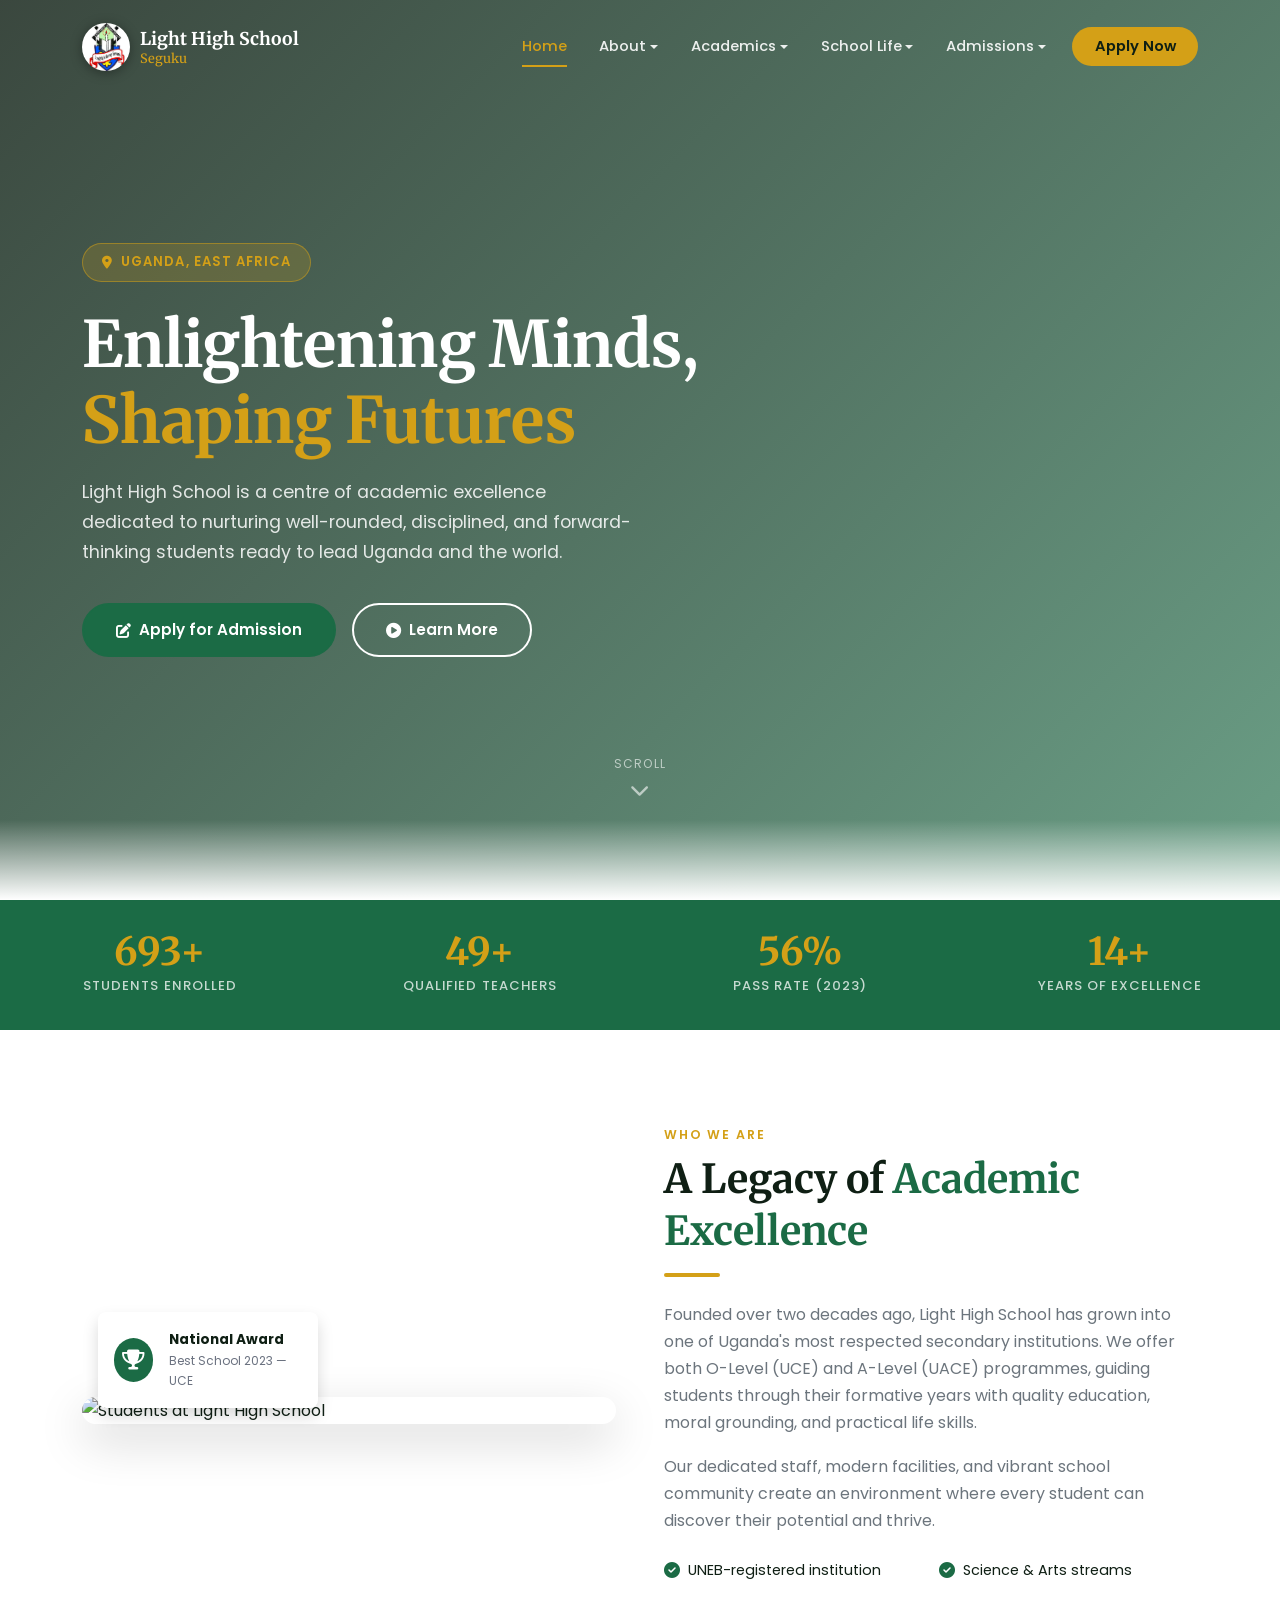
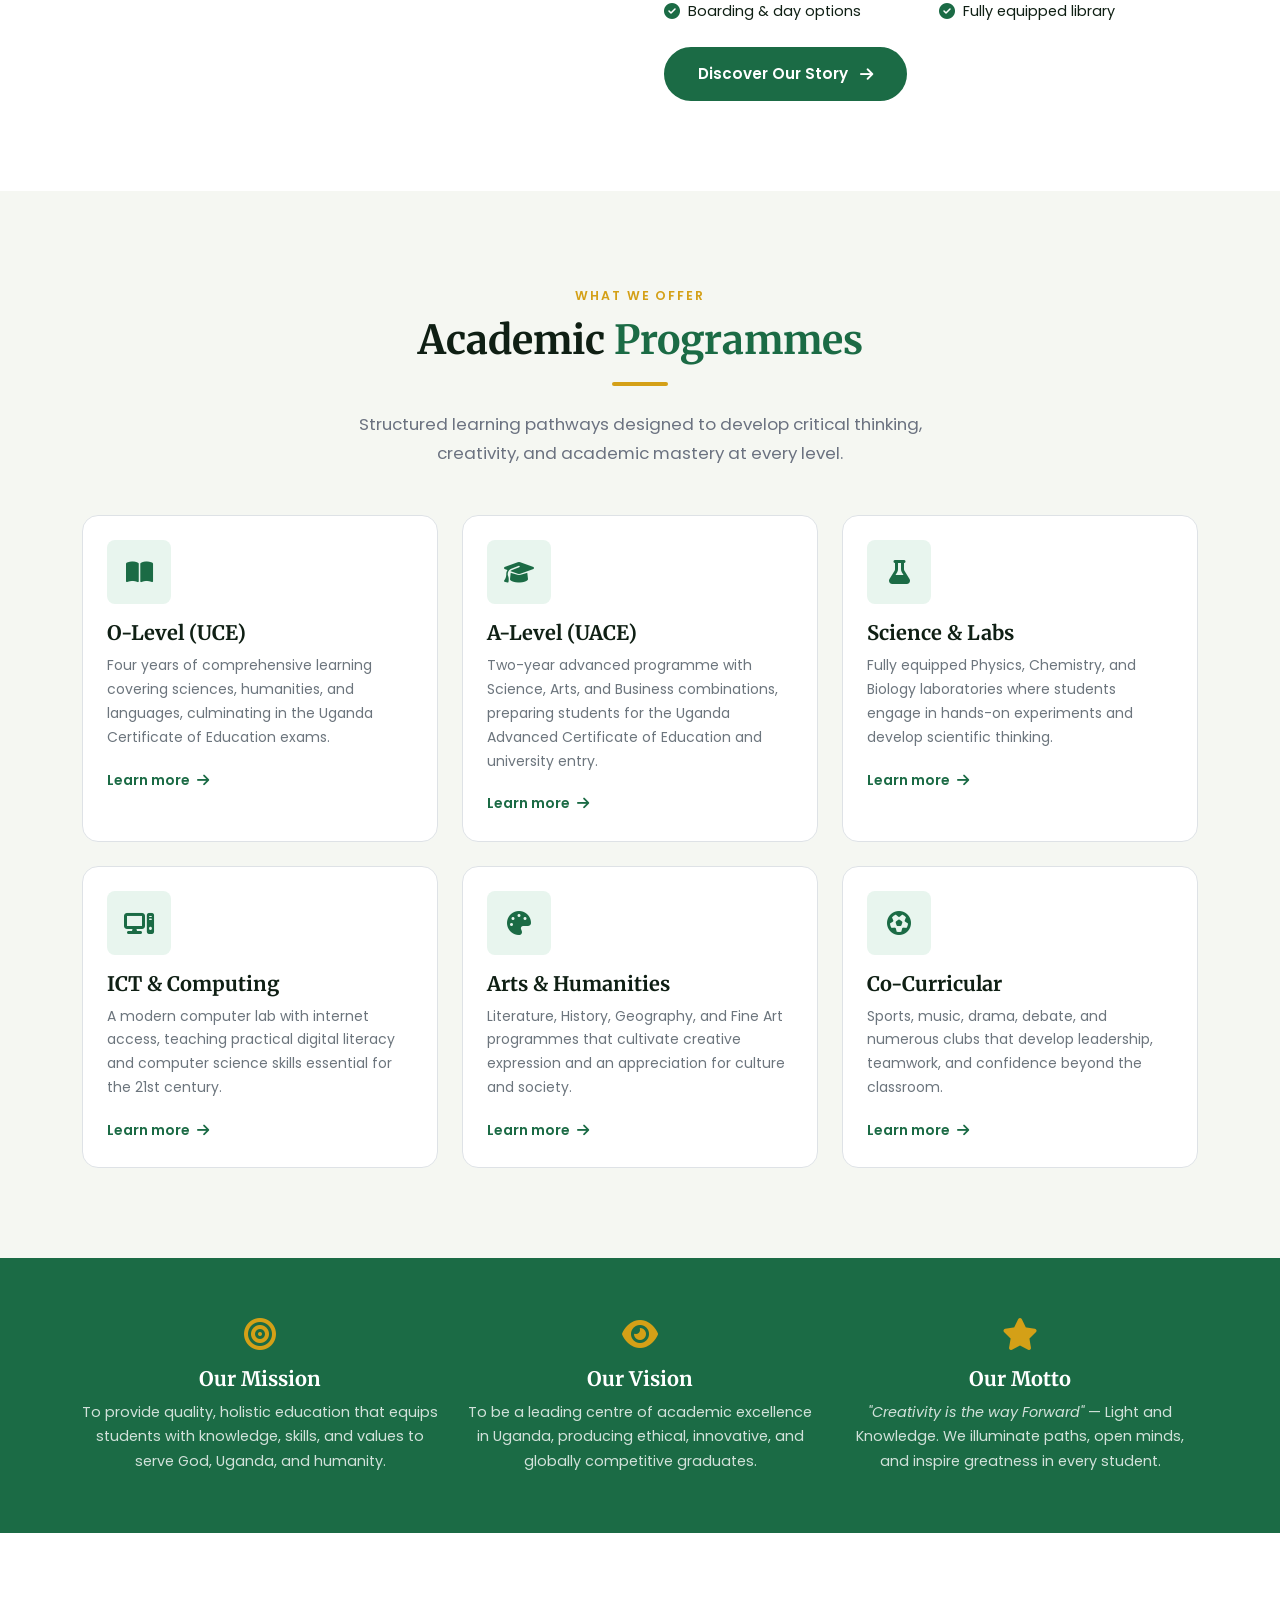
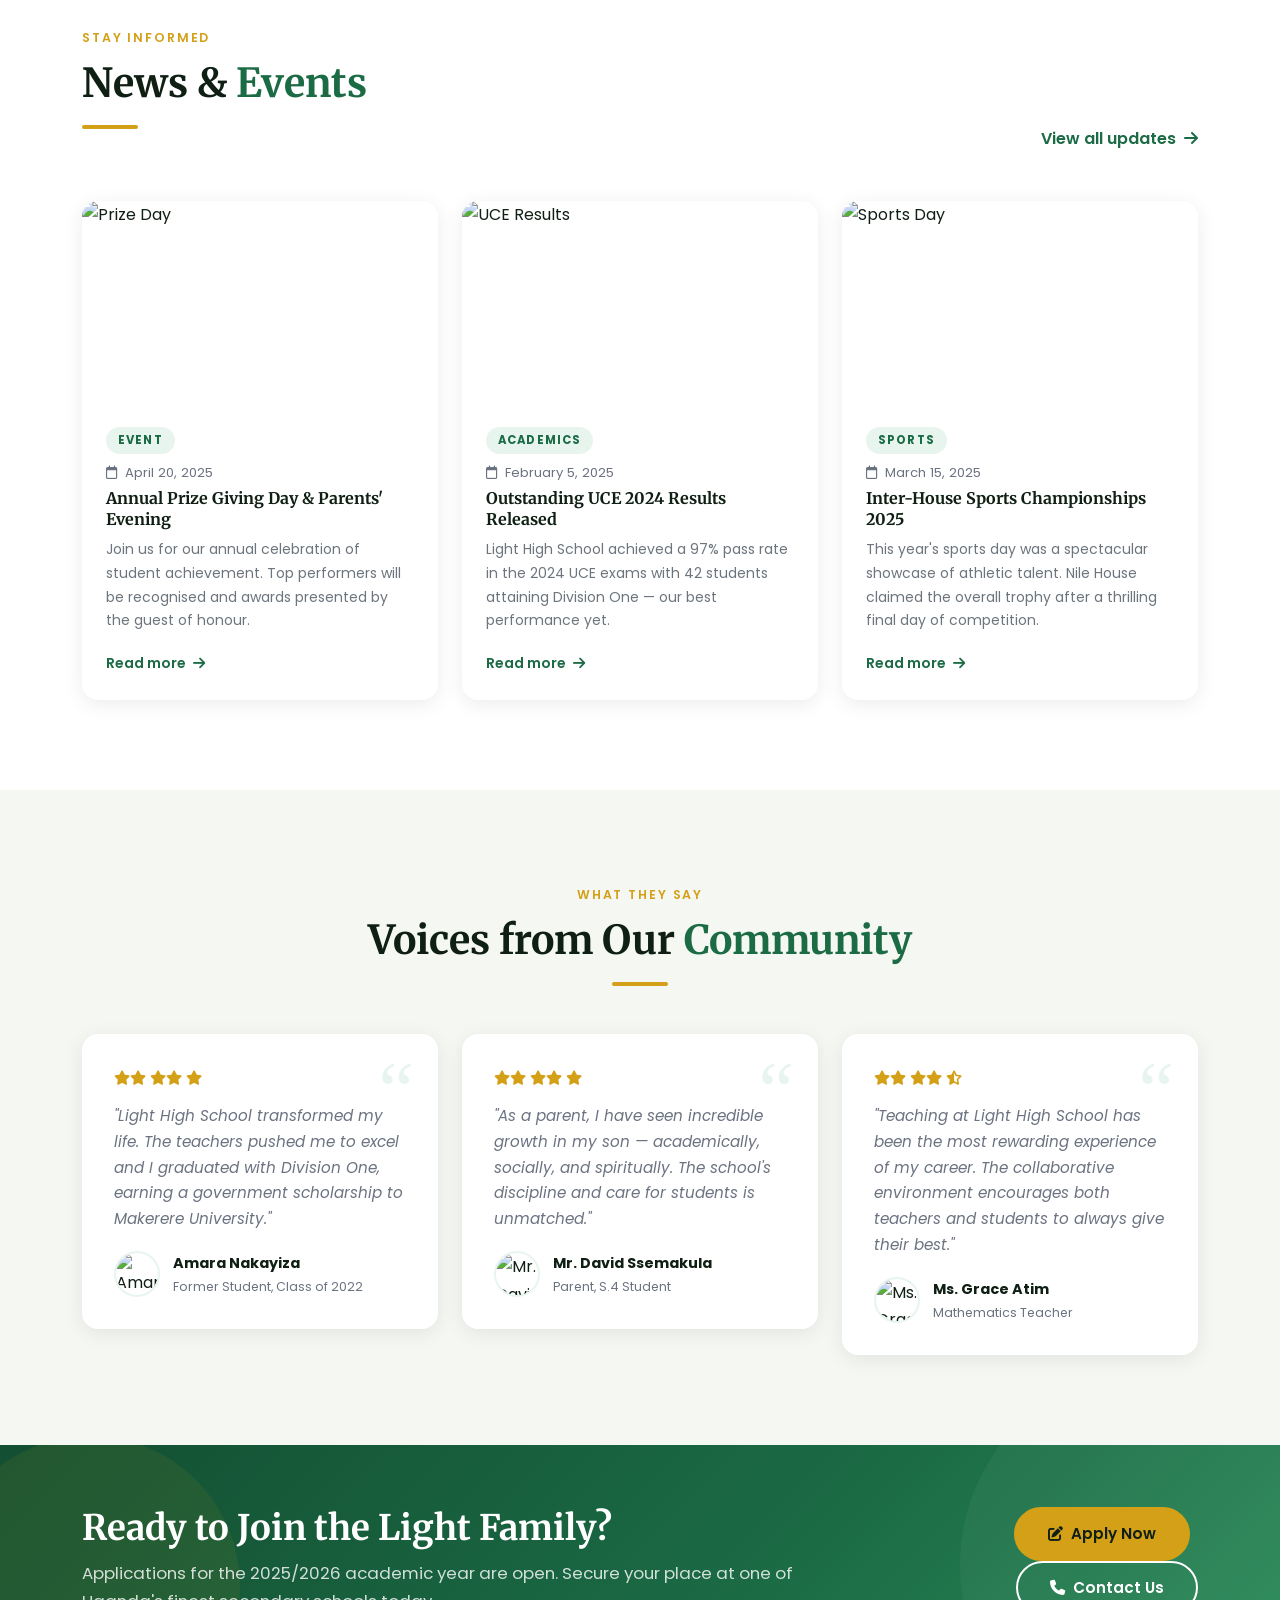
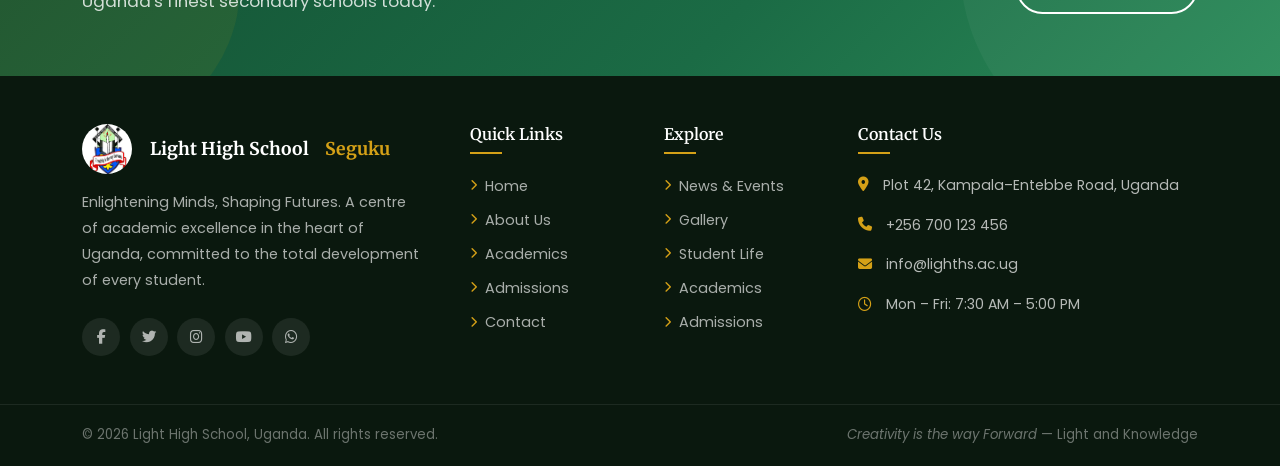
==== commit 2eddc867: "Add new "Student Life" page detailing clubs, sports, boarding, and pastoral care at Light High Schoo" ====
--- a/index.html
+++ b/index.html
@@ -7,7 +7,7 @@
   <title>Light High School | Enlightening Minds, Shaping Futures</title>
 
   <!-- Favicon placeholder -->
-  <link rel="icon" href="data:image/svg+xml,<svg xmlns='http://www.w3.org/2000/svg' viewBox='0 0 100 100'><text y='.9em' font-size='90'>🏫</text></svg>" />
+  <link rel="icon" type="image/jpeg" href="images/logo.jpeg" />
 
   <!-- Google Fonts -->
   <link rel="preconnect" href="https://fonts.googleapis.com" />
@@ -37,22 +37,54 @@
   </div>
 
   <!-- ===================== NAVBAR ===================== -->
-  <nav id="mainNav" class="navbar navbar-expand-lg fixed-top" style="background: transparent;">
+  <nav id="mainNav" class="navbar navbar-expand-lg fixed-top">
     <div class="container">
       <a class="navbar-brand" href="index.html">
-        <div class="brand-icon"><i class="fa-solid fa-lightbulb"></i></div>
-        Light <span>High School</span>
+        <img src="images/logo.jpeg" alt="Light High School Seguku" class="nav-logo" />
+        <span class="brand-name">Light High School<span class="brand-sub">Seguku</span></span>
       </a>
       <button class="navbar-toggler border-0 p-1" type="button" data-bs-toggle="collapse" data-bs-target="#navbarNav" aria-label="Toggle navigation">
-        <span class="navbar-toggler-icon"></span>
+        <i class="fa-solid fa-bars"></i>
       </button>
       <div class="collapse navbar-collapse" id="navbarNav">
         <ul class="navbar-nav ms-auto align-items-lg-center gap-lg-1">
           <li class="nav-item"><a class="nav-link" href="index.html">Home</a></li>
-          <li class="nav-item"><a class="nav-link" href="about.html">About</a></li>
-          <li class="nav-item"><a class="nav-link" href="academics.html">Academics</a></li>
-          <li class="nav-item"><a class="nav-link" href="admissions.html">Admissions</a></li>
-          <li class="nav-item"><a class="nav-link" href="contact.html">Contact</a></li>
+          <li class="nav-item dropdown">
+            <a class="nav-link dropdown-toggle" href="about.html" role="button" data-bs-toggle="dropdown" aria-expanded="false">About</a>
+            <ul class="dropdown-menu">
+              <li><a class="dropdown-item" href="about.html"><i class="fa-solid fa-school me-2 text-primary-custom"></i>Our School</a></li>
+              <li><a class="dropdown-item" href="about.html"><i class="fa-solid fa-bullseye me-2 text-primary-custom"></i>Mission &amp; Vision</a></li>
+              <li><a class="dropdown-item" href="about.html"><i class="fa-solid fa-users me-2 text-primary-custom"></i>Leadership</a></li>
+              <li><a class="dropdown-item" href="about.html"><i class="fa-solid fa-building me-2 text-primary-custom"></i>Facilities</a></li>
+            </ul>
+          </li>
+          <li class="nav-item dropdown">
+            <a class="nav-link dropdown-toggle" href="academics.html" role="button" data-bs-toggle="dropdown" aria-expanded="false">Academics</a>
+            <ul class="dropdown-menu">
+              <li><a class="dropdown-item" href="academics.html"><i class="fa-solid fa-book-open me-2 text-primary-custom"></i>Overview</a></li>
+              <li><a class="dropdown-item" href="academics.html"><i class="fa-solid fa-graduation-cap me-2 text-primary-custom"></i>O-Level (UCE)</a></li>
+              <li><a class="dropdown-item" href="academics.html"><i class="fa-solid fa-graduation-cap me-2 text-primary-custom"></i>A-Level (UACE)</a></li>
+              <li><a class="dropdown-item" href="academics.html"><i class="fa-solid fa-flask me-2 text-primary-custom"></i>Departments</a></li>
+            </ul>
+          </li>
+          <li class="nav-item dropdown">
+            <a class="nav-link dropdown-toggle" href="#" role="button" data-bs-toggle="dropdown" aria-expanded="false">School Life</a>
+            <ul class="dropdown-menu">
+              <li><a class="dropdown-item" href="news.html"><i class="fa-solid fa-newspaper me-2 text-primary-custom"></i>News &amp; Events</a></li>
+              <li><a class="dropdown-item" href="gallery.html"><i class="fa-solid fa-images me-2 text-primary-custom"></i>Gallery</a></li>
+              <li><a class="dropdown-item" href="student-life.html"><i class="fa-solid fa-heart me-2 text-primary-custom"></i>Student Life</a></li>
+            </ul>
+          </li>
+          <li class="nav-item dropdown">
+            <a class="nav-link dropdown-toggle" href="admissions.html" role="button" data-bs-toggle="dropdown" aria-expanded="false">Admissions</a>
+            <ul class="dropdown-menu">
+              <li><a class="dropdown-item" href="admissions.html"><i class="fa-solid fa-file-alt me-2 text-primary-custom"></i>How to Apply</a></li>
+              <li><a class="dropdown-item" href="admissions.html"><i class="fa-solid fa-list-check me-2 text-primary-custom"></i>Requirements</a></li>
+              <li><a class="dropdown-item" href="admissions.html"><i class="fa-solid fa-money-bill me-2 text-primary-custom"></i>Fees Structure</a></li>
+              <li><hr class="dropdown-divider" /></li>
+              <li><a class="dropdown-item" href="contact.html"><i class="fa-solid fa-envelope me-2 text-primary-custom"></i>Contact Us</a></li>
+            </ul>
+          </li>
           <li class="nav-item ms-lg-2">
             <a class="nav-link nav-btn" href="admissions.html">Apply Now</a>
           </li>
@@ -331,7 +363,7 @@
           <i class="fa-solid fa-star fa-2x mb-3" style="color:var(--clr-gold);"></i>
           <h5 class="fw-bold mb-2">Our Motto</h5>
           <p class="mb-0" style="color:rgba(255,255,255,.8); font-size:.9rem;">
-            <em>"Lux et Scientia"</em> — Light and Knowledge. We illuminate paths,
+            <em>"Creativity is the way Forward"</em> — Light and Knowledge. We illuminate paths,
             open minds, and inspire greatness in every student.
           </p>
         </div>
@@ -509,10 +541,8 @@
         <!-- Brand -->
         <div class="col-lg-4">
           <a href="index.html" class="navbar-brand mb-3 d-inline-flex text-white text-decoration-none" style="font-family:var(--ff-heading);">
-            <div class="brand-icon me-2" style="background:var(--clr-gold); color:#0f1f14; width:38px; height:38px; border-radius:50%; display:flex; align-items:center; justify-content:center;">
-              <i class="fa-solid fa-lightbulb"></i>
-            </div>
-            Light <span style="color:var(--clr-gold); margin-left:.3rem;">High School</span>
+            <img src="images/logo.jpeg" alt="Light High School Seguku" style="height:50px; width:auto; border-radius:50%;" class="me-2" />
+            Light High School<span style="color:var(--clr-gold); margin-left:.3rem;">Seguku</span>
           </a>
           <p style="font-size:.9rem; color:rgba(255,255,255,.65); line-height:1.8;" class="mb-4">
             Enlightening Minds, Shaping Futures. A centre of academic excellence
@@ -537,15 +567,15 @@
             <li><a href="contact.html"><i class="fa-solid fa-chevron-right"></i>Contact</a></li>
           </ul>
         </div>
-        <!-- Academics -->
+        <!-- Explore -->
         <div class="col-6 col-lg-2">
-          <h5>Academics</h5>
+          <h5>Explore</h5>
           <ul class="footer-links">
-            <li><a href="academics.html"><i class="fa-solid fa-chevron-right"></i>O-Level (UCE)</a></li>
-            <li><a href="academics.html"><i class="fa-solid fa-chevron-right"></i>A-Level (UACE)</a></li>
-            <li><a href="academics.html"><i class="fa-solid fa-chevron-right"></i>Science &amp; Labs</a></li>
-            <li><a href="academics.html"><i class="fa-solid fa-chevron-right"></i>ICT &amp; Computing</a></li>
-            <li><a href="academics.html"><i class="fa-solid fa-chevron-right"></i>Co-curricular</a></li>
+            <li><a href="news.html"><i class="fa-solid fa-chevron-right"></i>News &amp; Events</a></li>
+            <li><a href="gallery.html"><i class="fa-solid fa-chevron-right"></i>Gallery</a></li>
+            <li><a href="student-life.html"><i class="fa-solid fa-chevron-right"></i>Student Life</a></li>
+            <li><a href="academics.html"><i class="fa-solid fa-chevron-right"></i>Academics</a></li>
+            <li><a href="admissions.html"><i class="fa-solid fa-chevron-right"></i>Admissions</a></li>
           </ul>
         </div>
         <!-- Contact -->
@@ -573,7 +603,7 @@
     <div class="footer-bottom">
       <div class="container d-flex flex-column flex-md-row align-items-center justify-content-between gap-2">
         <p class="mb-0">&copy; <span class="current-year"></span> Light High School, Uganda. All rights reserved.</p>
-        <p class="mb-0"><em>Lux et Scientia</em> — Light and Knowledge</p>
+        <p class="mb-0"><em>Creativity is the way Forward</em> — Light and Knowledge</p>
       </div>
     </div>
   </footer>
--- a/css/style.css
+++ b/css/style.css
@@ -154,47 +154,58 @@
   box-shadow: 0 6px 20px rgba(212,160,23,.35);
 }
 
-/* ---------- Navbar ---------- */
+/* ============================================================
+   NAVBAR — full rewrite
+   ============================================================ */
+
+/* Base nav — transparent on desktop, solid dark-green on mobile */
 #mainNav {
-  transition: background .4s ease, box-shadow .4s ease, padding .3s ease;
+  background: transparent;
+  transition: background .35s ease, box-shadow .35s ease, padding .3s ease;
   padding: 1.1rem 0;
   z-index: 1050;
 }
 
+/* --- Desktop scrolled state --- */
 #mainNav.scrolled {
   background: var(--clr-white) !important;
   box-shadow: 0 2px 20px rgba(0,0,0,.1);
   padding: .6rem 0;
 }
-
-#mainNav.scrolled .nav-link { color: var(--clr-dark) !important; }
-#mainNav.scrolled .navbar-brand { color: var(--clr-primary) !important; }
-#mainNav.scrolled .navbar-brand span { color: var(--clr-gold) !important; }
-#mainNav.scrolled .nav-btn { background: var(--clr-primary) !important; color: var(--clr-white) !important; }
-
+#mainNav.scrolled .nav-link               { color: var(--clr-dark) !important; }
+#mainNav.scrolled .navbar-brand .brand-name { color: var(--clr-primary) !important; }
+#mainNav.scrolled .navbar-brand .brand-sub  { color: var(--clr-gold) !important; }
+#mainNav.scrolled .nav-btn                { background: var(--clr-primary) !important; color: var(--clr-white) !important; }
+#mainNav.scrolled .navbar-toggler         { border-color: rgba(0,0,0,.15) !important; }
+#mainNav.scrolled .navbar-toggler .fa-bars { color: var(--clr-dark); }
+#mainNav.scrolled .nav-logo               { filter: drop-shadow(0 1px 3px rgba(0,0,0,.15)); }
+
+/* --- Brand --- */
 .navbar-brand {
   font-family: var(--ff-heading);
-  font-size: 1.35rem;
+  font-size: 1.1rem;
   font-weight: 700;
   color: var(--clr-white) !important;
   display: flex;
   align-items: center;
-  gap: .6rem;
-}
-.navbar-brand span { color: var(--clr-gold); }
-.navbar-brand .brand-icon {
-  width: 42px;
-  height: 42px;
-  background: var(--clr-gold);
+  gap: .65rem;
+  line-height: 1.25;
+}
+.navbar-brand .brand-name { color: var(--clr-white); }
+.navbar-brand .brand-sub  { color: var(--clr-gold); font-size: .8rem; font-weight: 500; display: block; }
+.nav-logo {
+  height: 48px;
+  width: auto;
   border-radius: 50%;
-  display: flex;
-  align-items: center;
-  justify-content: center;
-  font-size: 1.1rem;
-  color: var(--clr-dark);
+  filter: drop-shadow(0 2px 6px rgba(0,0,0,.35));
   flex-shrink: 0;
 }
 
+/* --- Burger icon (white on dark backgrounds) --- */
+.navbar-toggler { border-color: rgba(255,255,255,.3) !important; background: transparent; }
+.navbar-toggler .fa-bars { font-size: 1.2rem; color: #fff; }
+
+/* --- Nav links --- */
 .nav-link {
   font-weight: 500;
   font-size: .92rem;
@@ -203,21 +214,23 @@
   position: relative;
   transition: var(--transition);
 }
-.nav-link::after {
+.nav-link:hover,
+.nav-link.active { color: var(--clr-gold) !important; }
+
+/* Underline indicator — only on non-dropdown top-level links */
+.nav-link:not(.dropdown-toggle)::after {
   content: '';
   position: absolute;
-  bottom: -2px;
-  left: .9rem;
-  right: .9rem;
+  bottom: -2px; left: .9rem; right: .9rem;
   height: 2px;
   background: var(--clr-gold);
   transform: scaleX(0);
   transition: transform .3s ease;
 }
-.nav-link:hover::after,
-.nav-link.active::after { transform: scaleX(1); }
-.nav-link:hover, .nav-link.active { color: var(--clr-gold) !important; }
-
+.nav-link:not(.dropdown-toggle):hover::after,
+.nav-link:not(.dropdown-toggle).active::after { transform: scaleX(1); }
+
+/* Apply Now pill */
 .nav-btn {
   background: var(--clr-gold);
   color: var(--clr-dark) !important;
@@ -226,16 +239,96 @@
   font-weight: 600;
   transition: var(--transition);
 }
-.nav-btn:hover { background: #b8880f !important; color: var(--clr-white) !important; transform: translateY(-1px); }
+.nav-btn:hover { background: #b8880f !important; color: var(--clr-white) !important; }
 .nav-btn::after { display: none !important; }
 
-/* Solid navbar (non-transparent pages) */
-.navbar-solid {
-  background: var(--clr-primary) !important;
-  box-shadow: 0 2px 20px rgba(0,0,0,.15);
-  padding: .6rem 0 !important;
-}
-.navbar-solid .nav-link { color: rgba(255,255,255,.85) !important; }
+/* Solid navbar — inner pages with no hero behind nav */
+#mainNav.navbar-solid {
+  background: var(--clr-primary-dk) !important;
+  box-shadow: 0 2px 12px rgba(0,0,0,.2);
+  padding: .75rem 0;
+}
+
+/* --- Desktop dropdown (hover to open) --- */
+.dropdown-menu {
+  border: none;
+  box-shadow: 0 8px 30px rgba(0,0,0,.12);
+  border-radius: 10px;
+  padding: .5rem;
+  min-width: 210px;
+}
+.dropdown-item {
+  border-radius: 6px;
+  font-size: .88rem;
+  font-weight: 500;
+  padding: .5rem .85rem;
+  color: var(--clr-dark);
+  transition: background .18s, color .18s;
+}
+.dropdown-item:hover,
+.dropdown-item.active {
+  background: var(--clr-primary-lt);
+  color: var(--clr-primary-dk);
+}
+.dropdown-divider { margin: .35rem .85rem; }
+
+@media (min-width: 992px) {
+  #mainNav .nav-item.dropdown:hover > .dropdown-menu {
+    display: block;
+    margin-top: 0;
+    animation: dropFade .18s ease forwards;
+  }
+  #mainNav .dropdown-toggle::after { vertical-align: .15em; }
+}
+@keyframes dropFade {
+  from { opacity: 0; transform: translateY(-6px); }
+  to   { opacity: 1; transform: translateY(0); }
+}
+
+/* --- Mobile: sticky page component, always visible --- */
+@media (max-width: 991.98px) {
+  #mainNav {
+    position: sticky !important;
+    top: 0;
+    background: var(--clr-primary-dk) !important;
+    box-shadow: 0 2px 12px rgba(0,0,0,.25);
+  }
+
+  /* Keep dark-green even when scrolled on mobile */
+  #mainNav.scrolled {
+    background: var(--clr-primary-dk) !important;
+    box-shadow: 0 2px 12px rgba(0,0,0,.25);
+  }
+
+  /* Mobile dropdown — flows inline, semi-transparent on dark bg */
+  #mainNav .dropdown-menu {
+    position: static;
+    box-shadow: none;
+    border-radius: 8px;
+    background: rgba(255,255,255,.08);
+    border: 1px solid rgba(255,255,255,.18);
+    margin: .25rem 0;
+  }
+  #mainNav .dropdown-item {
+    color: rgba(255,255,255,.88);
+  }
+  #mainNav .dropdown-item i { color: rgba(255,255,255,.6) !important; }
+  #mainNav .dropdown-item:hover,
+  #mainNav .dropdown-item.active {
+    background: rgba(255,255,255,.15);
+    color: var(--clr-gold);
+  }
+  #mainNav .dropdown-item:hover i,
+  #mainNav .dropdown-item.active i { color: var(--clr-gold) !important; }
+
+  /* Scrolled mobile dropdown — keep dark theme */
+  #mainNav.scrolled .dropdown-menu {
+    background: rgba(255,255,255,.08);
+    border-color: rgba(255,255,255,.18);
+  }
+  #mainNav.scrolled .dropdown-item { color: rgba(255,255,255,.88); }
+  #mainNav.scrolled .dropdown-item i { color: rgba(255,255,255,.6) !important; }
+}
 
 /* ---------- Hero ---------- */
 .hero {
